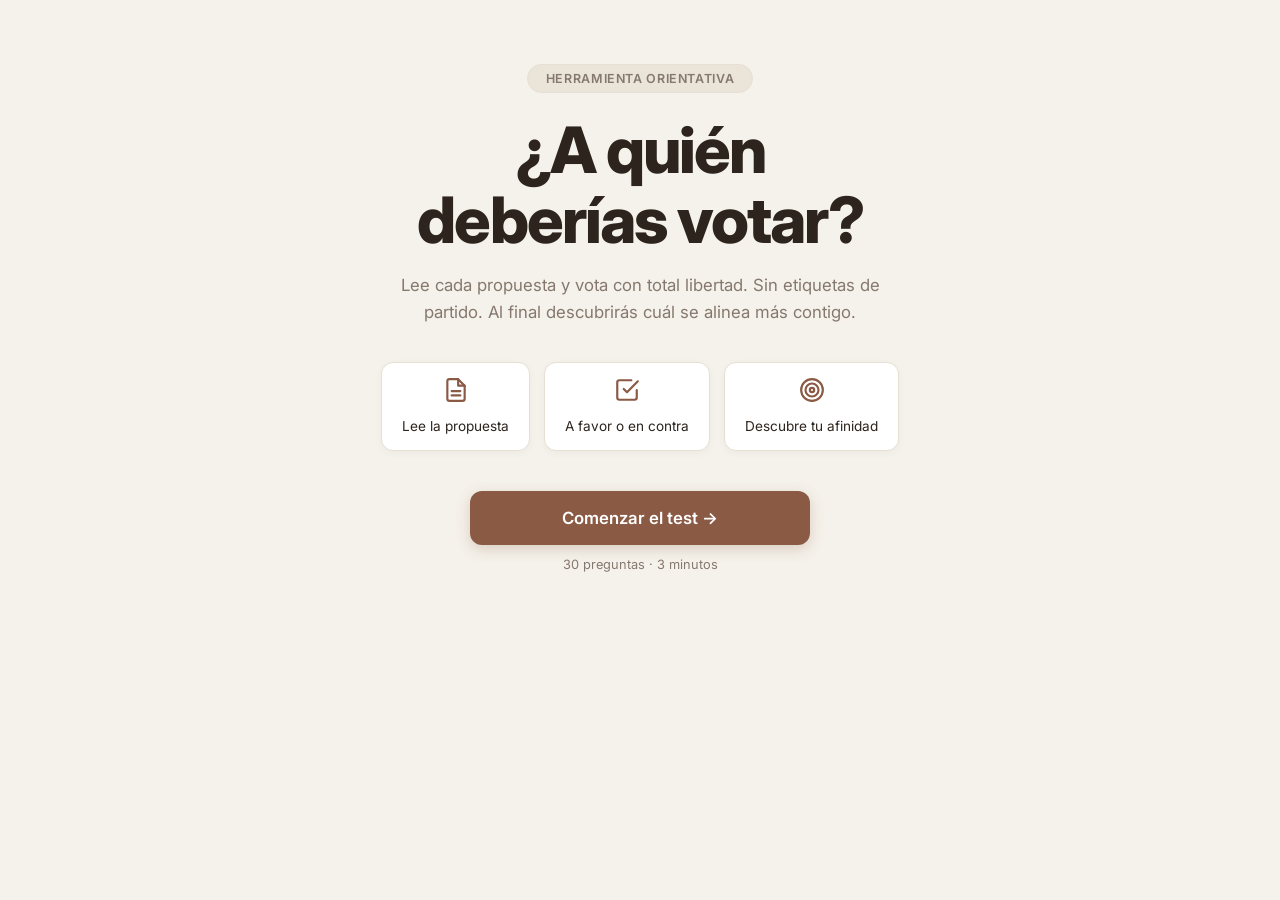
==== index.html @ f99576d9 "Add files via upload" ====
<!DOCTYPE html>
<html lang="es">
<head>
  <meta charset="UTF-8"/>
  <meta name="viewport" content="width=device-width, initial-scale=1.0"/>
  <title>Vómetro España</title>
  <link href="https://fonts.googleapis.com/css2?family=Inter:wght@300;400;500;600;700;800;900&display=swap" rel="stylesheet"/>
  <link rel="stylesheet" href="styles.css"/>
</head>
<body>
<div class="bg-orbs">
  <div class="orb orb-1"></div>
  <div class="orb orb-2"></div>
  <div class="orb orb-3"></div>
</div>

<div class="hero" id="hero-section">
  <div class="hero-badge">Herramienta orientativa</div>
  <h1>¿A quién<br>deberías votar?</h1>
  <p>Lee cada propuesta y vota con total libertad. Sin etiquetas de partido. Al final descubrirás cuál se alinea más contigo.</p>
  
  <div class="how-it-works">
    <div class="how-step">
      <span class="step-icon">
        <svg viewBox="0 0 24 24" fill="none" stroke="currentColor" stroke-width="2" stroke-linecap="round" stroke-linejoin="round"><path d="M14 2H6a2 2 0 0 0-2 2v16a2 2 0 0 0 2 2h12a2 2 0 0 0 2-2V8z"></path><polyline points="14 2 14 8 20 8"></polyline><line x1="16" y1="13" x2="8" y2="13"></line><line x1="16" y1="17" x2="8" y2="17"></line></svg>
      </span>
      Lee la propuesta
    </div>
    <div class="how-step">
      <span class="step-icon">
        <svg viewBox="0 0 24 24" fill="none" stroke="currentColor" stroke-width="2" stroke-linecap="round" stroke-linejoin="round"><polyline points="9 11 12 14 22 4"></polyline><path d="M21 12v7a2 2 0 0 1-2 2H5a2 2 0 0 1-2-2V5a2 2 0 0 1 2-2h11"></path></svg>
      </span>
      A favor o en contra
    </div>
    <div class="how-step">
      <span class="step-icon">
        <svg viewBox="0 0 24 24" fill="none" stroke="currentColor" stroke-width="2" stroke-linecap="round" stroke-linejoin="round"><circle cx="12" cy="12" r="10"></circle><circle cx="12" cy="12" r="6"></circle><circle cx="12" cy="12" r="2"></circle></svg>
      </span>
      Descubre tu afinidad
    </div>
  </div>

  <button class="btn-start" onclick="startQuiz()">Comenzar el test →</button>
  <div class="start-sub">30 preguntas · 3 minutos</div>
</div>

<div class="wrap">
  
  <div id="step-quiz" class="hidden">
    <div class="card fade-in">
      <div class="progress-wrap">
        <div class="progress-track">
          <div class="progress-fill" id="pfill" style="width: 0%;"></div>
        </div>
        <div class="progress-label" id="plabel">1 / 30</div>
      </div>

      <div class="proposal-box">
        <div class="proposal-label">Propuesta sobre <span id="tchip" class="topic-chip">Tema</span></div>
        <div class="proposal-text" id="qtext">Cargando propuesta...</div>
      </div>

      <div class="vote-grid">
        <button class="vote-btn agree" id="btn-agree" onclick="pick(0)">
          <span class="v-icon">
            <svg viewBox="0 0 24 24" fill="none" stroke="currentColor" stroke-width="2.5" stroke-linecap="round" stroke-linejoin="round"><polyline points="20 6 9 17 4 12"></polyline></svg>
          </span>
          <span class="v-label">A favor</span>
          <span class="v-sub">Lo apoyo</span>
        </button>
        <button class="vote-btn against" id="btn-against" onclick="pick(1)">
          <span class="v-icon">
            <svg viewBox="0 0 24 24" fill="none" stroke="currentColor" stroke-width="2.5" stroke-linecap="round" stroke-linejoin="round"><line x1="18" y1="6" x2="6" y2="18"></line><line x1="6" y1="6" x2="18" y2="18"></line></svg>
          </span>
          <span class="v-label">En contra</span>
          <span class="v-sub">Me opongo</span>
        </button>
        <button class="vote-btn abstain" id="btn-abstain" onclick="pick(2)">
          <span class="v-icon">
            <svg viewBox="0 0 24 24" fill="none" stroke="currentColor" stroke-width="2.5" stroke-linecap="round" stroke-linejoin="round"><line x1="5" y1="12" x2="19" y2="12"></line></svg>
          </span>
          <span class="v-label">Abstención</span>
          <span class="v-sub">Neutral</span>
        </button>
      </div>

      <div class="nav">
        <button class="btn-prev" id="bprev" style="display: none;">← Atrás</button>
        <button class="btn-next" id="bnext" disabled>Siguiente →</button>
      </div>
    </div>
  </div>

  <div id="step-results" class="hidden">
    <div class="card fade-in">
      <div class="results-header">
        <div class="badge">
          <svg style="width: 14px; height: 14px; vertical-align: middle; margin-right: 4px;" viewBox="0 0 24 24" fill="none" stroke="currentColor" stroke-width="2" stroke-linecap="round" stroke-linejoin="round"><path d="M22 11.08V12a10 10 0 1 1-5.93-9.14"></path><polyline points="22 4 12 14.01 9 11.01"></polyline></svg>
          Cuestionario completado
        </div>
        <h2>Tu perfil político</h2>
      </div>
      
      <div class="results-list" id="rlist"></div>
      
      <hr class="section-divider"/>
      <p class="disclaimer">
        Esta herramienta es orientativa y se basa en los programas electorales y posiciones públicas verificadas de los partidos (2020–2026).
      </p>
      <button class="btn-restart" onclick="restart()">↻ Repetir test</button>
    </div>
  </div>

</div>

<script src="app.js"></script>
</body>
</html>
---- styles.css ----
:root {
  /* Colores oficiales de los partidos */
  --psoe: #E4003A; --sumar: #E05A00; --pp: #0056A2; --vox: #63BE21;
  
  /* Paleta Moderna: Tierra / Beige / Marrón */
  --bg: #F5F2EB;       
  --card: #FFFFFF;     
  --border: #E6DFD3;   
  --text: #2D241E;     
  --muted: #85786E;    
  --accent: #8A5A44;   
  --accent-hover: #734A36; 
}

* { box-sizing: border-box; margin: 0; padding: 0; }

body {
  font-family: 'Inter', sans-serif;
  background: var(--bg);
  color: var(--text);
  min-height: 100vh;
  overflow-x: hidden;
  -webkit-font-smoothing: antialiased;
}

/* ── FONDO ── */
.bg-orbs { display: none; } /* Ocultamos los orbes de fondo */

/* ── HERO ── */
.hero { position: relative; z-index: 1; text-align: center; padding: 64px 20px 40px; }
.hero-badge {
  display: inline-block;
  background: #EBE5D9;
  border: 1px solid var(--border);
  border-radius: 100px;
  padding: 6px 18px;
  font-size: 0.78rem; font-weight: 600;
  letter-spacing: 0.05em; color: var(--muted);
  text-transform: uppercase; margin-bottom: 22px;
}
.hero h1 {
  font-size: clamp(2.2rem, 6vw, 4rem);
  font-weight: 800; line-height: 1.1; letter-spacing: -0.03em;
  color: var(--text);
  margin-bottom: 16px;
}
.hero p { font-size: 1.05rem; color: var(--muted); max-width: 480px; margin: 0 auto 36px; line-height: 1.6; }

.how-it-works { display: flex; gap: 14px; justify-content: center; flex-wrap: wrap; margin-bottom: 40px; }
.how-step {
  background: var(--card); border: 1px solid var(--border);
  border-radius: 12px; padding: 14px 20px;
  font-size: 0.85rem; color: var(--text);
  max-width: 180px; text-align: center; line-height: 1.5;
  box-shadow: 0 2px 8px rgba(45, 36, 30, 0.04);
}

/* Iconos del Hero (SVGs) */
.step-icon { 
  display: block; 
  margin: 0 auto 8px; 
  color: var(--accent); 
}
.step-icon svg { width: 26px; height: 26px; }

.btn-start {
  display: block; width: 100%; max-width: 340px; margin: 0 auto;
  background: var(--accent);
  border: none; border-radius: 12px; padding: 17px;
  font-family: inherit; font-size: 1.05rem; font-weight: 600; color: white;
  cursor: pointer; box-shadow: 0 4px 14px rgba(138, 90, 68, 0.25); 
  transition: all 0.2s;
}
.btn-start:hover { background: var(--accent-hover); transform: translateY(-1px); }
.start-sub { text-align: center; color: var(--muted); font-size: 0.8rem; margin-top: 12px; }

/* ── WRAP ── */
.wrap { position: relative; z-index: 1; max-width: 720px; margin: 0 auto; padding: 0 20px 80px; }

/* ── CARD ── */
.card {
  background: var(--card); 
  border: 1px solid var(--border);
  border-radius: 16px; padding: 32px;
  box-shadow: 0 12px 30px -5px rgba(45, 36, 30, 0.06), 0 8px 10px -6px rgba(45, 36, 30, 0.02);
}

/* ── PROGRESS ── */
.progress-wrap { display: flex; align-items: center; gap: 14px; margin-bottom: 28px; }
.progress-track { flex: 1; height: 6px; background: #EBE5D9; border-radius: 10px; overflow: hidden; }
.progress-fill {
  height: 100%;
  background: var(--accent);
  border-radius: 10px;
  transition: width 0.5s ease;
}
.progress-label { font-size: 0.85rem; color: var(--muted); font-weight: 600; white-space: nowrap; min-width: 60px; text-align: right; }

/* ── PROPUESTA ── */
.topic-chip {
  display: inline-block; background: #EBE5D9; border: 1px solid var(--border);
  color: var(--muted); border-radius: 6px; padding: 4px 12px;
  font-size: 0.74rem; font-weight: 600; letter-spacing: 0.05em;
  text-transform: uppercase; margin-bottom: 14px;
}
.proposal-label { font-size: 0.72rem; font-weight: 700; color: var(--muted); text-transform: uppercase; letter-spacing: 0.1em; margin-bottom: 8px; }
.proposal-box { background: #FAF8F4; border: 1px solid var(--border); border-radius: 12px; padding: 18px 20px; margin-bottom: 26px; }
.proposal-text { font-size: 1.15rem; font-weight: 600; line-height: 1.5; color: var(--text); }

/* ── BOTONES DE VOTO ── */
.vote-grid { display: grid; grid-template-columns: repeat(3, 1fr); gap: 12px; }
.vote-btn {
  background: #FAF8F4; border: 2px solid var(--border); border-radius: 12px;
  padding: 20px 10px; text-align: center; font-family: inherit;
  cursor: pointer; transition: all 0.2s ease;
  display: flex; flex-direction: column; align-items: center; gap: 8px;
  color: var(--text);
}
.vote-btn:hover { border-color: #D4C9B8; background: #F5F2EB; }
.vote-btn:active { transform: scale(0.98); }

/* Animación de iconos de voto */
.v-icon { 
  display: flex; align-items: center; justify-content: center;
  margin-bottom: 4px; color: var(--muted); transition: all 0.2s ease;
}
.v-icon svg {
  width: 28px; height: 28px;
  transition: transform 0.2s cubic-bezier(0.34, 1.56, 0.64, 1);
}
.vote-btn:hover .v-icon svg { transform: scale(1.15); }

.v-label { font-size: 0.9rem; font-weight: 600; }
.v-sub   { font-size: 0.75rem; color: var(--muted); }

/* Estados de selección (Colores cálidos) */
.vote-btn.agree.selected { border-color: #4CAF50; background: #F2FBF3; }
.vote-btn.agree.selected .v-icon, .vote-btn.agree.selected .v-label { color: #2E7D32; }

.vote-btn.against.selected { border-color: #E53935; background: #FEF4F4; }
.vote-btn.against.selected .v-icon, .vote-btn.against.selected .v-label { color: #C62828; }

.vote-btn.abstain.selected { border-color: #FB8C00; background: #FFF8F0; }
.vote-btn.abstain.selected .v-icon, .vote-btn.abstain.selected .v-label { color: #E65100; }

/* ── NAVEGACIÓN ── */
.nav { display: flex; gap: 12px; margin-top: 24px; }
.btn-prev {
  background: #FAF8F4; border: 1px solid var(--border); border-radius: 10px;
  padding: 13px 20px; font-family: inherit; font-size: 0.9rem;
  font-weight: 600; color: var(--muted); cursor: pointer; transition: all 0.2s;
}
.btn-prev:hover { background: #EBE5D9; color: var(--text); }
.btn-next {
  flex: 1; background: var(--accent);
  border: none; border-radius: 10px; padding: 14px; font-family: inherit;
  font-size: 0.97rem; font-weight: 600; color: white; cursor: pointer;
  transition: all 0.2s; box-shadow: 0 4px 12px rgba(138, 90, 68, 0.2);
}
.btn-next:hover:not(:disabled) { transform: translateY(-1px); background: var(--accent-hover); }
.btn-next:disabled { opacity: 0.4; cursor: not-allowed; transform: none; box-shadow: none; background: var(--muted); }

/* ── RESULTADOS ── */
.results-header { text-align: center; margin-bottom: 32px; }
.results-header .badge {
  display: inline-block; background: #EBE5D9;
  border: 1px solid var(--border); border-radius: 100px; padding: 5px 16px;
  font-size: 0.75rem; font-weight: 600; color: var(--muted);
  letter-spacing: 0.05em; text-transform: uppercase; margin-bottom: 12px;
}
.results-header h2 {
  font-size: 1.8rem; font-weight: 800; letter-spacing: -0.02em; color: var(--text);
}
.results-list { display: grid; gap: 12px; }

.result-row {
  display: flex; align-items: center; gap: 16px;
  background: #FAF8F4; border: 1px solid var(--border);
  border-radius: 12px; padding: 16px 20px;
  transition: border-color 0.3s; position: relative; overflow: hidden;
}
.result-row.top { border-width: 2px; background: #FFFFFF; box-shadow: 0 4px 14px rgba(45, 36, 30, 0.05); }

/* Contenedor adaptado para tus imágenes locales */
.result-logo-big {
  min-width: 44px; width: 44px; height: 44px;
  background: #FFFFFF; border: 1px solid var(--border); border-radius: 10px;
  display: flex; align-items: center; justify-content: center;
  padding: 6px; overflow: hidden;
}
.result-logo-big img {
  width: 100%; height: 100%; object-fit: contain;
}

.result-info { flex: 1; min-width: 0; }
.result-name-row { display: flex; align-items: center; gap: 8px; margin-bottom: 8px; }
.r-name { font-weight: 700; font-size: 1rem; color: var(--text); }
.top-badge {
  background: #F4E8D6; color: #8A5A44; border: 1px solid #E6D2B5;
  border-radius: 6px; padding: 3px 8px; font-size: 0.65rem;
  font-weight: 700; text-transform: uppercase;
}

.result-bar-bg { height: 8px; background: #EBE5D9; border-radius: 10px; overflow: hidden; }
.result-bar-fill { height: 100%; border-radius: 10px; transition: width 1.2s ease-out; }
.result-pct { font-size: 1.15rem; font-weight: 800; min-width: 52px; text-align: right; letter-spacing: -0.02em; color: var(--text); }

.disclaimer { font-size: 0.8rem; color: var(--muted); text-align: center; margin-top: 22px; line-height: 1.6; }
.btn-restart {
  width: 100%; background: #FAF8F4; border: 1px solid var(--border);
  border-radius: 12px; padding: 14px; font-family: inherit;
  font-size: 0.95rem; font-weight: 600; color: var(--text);
  cursor: pointer; margin-top: 18px; transition: all 0.2s;
}
.btn-restart:hover { background: #EBE5D9; }
.section-divider { border: none; border-top: 1px solid var(--border); margin: 24px 0; }

/* ── UTILS ── */
.hidden { display: none !important; }
.fade-in { animation: fadeUp 0.4s ease-out both; }
@keyframes fadeUp {
  from { opacity: 0; transform: translateY(12px); }
  to   { opacity: 1; transform: translateY(0); }
}

@media (max-width: 480px) {
  .vote-grid { grid-template-columns: 1fr; }
  .how-it-works { flex-direction: column; align-items: center; }
}
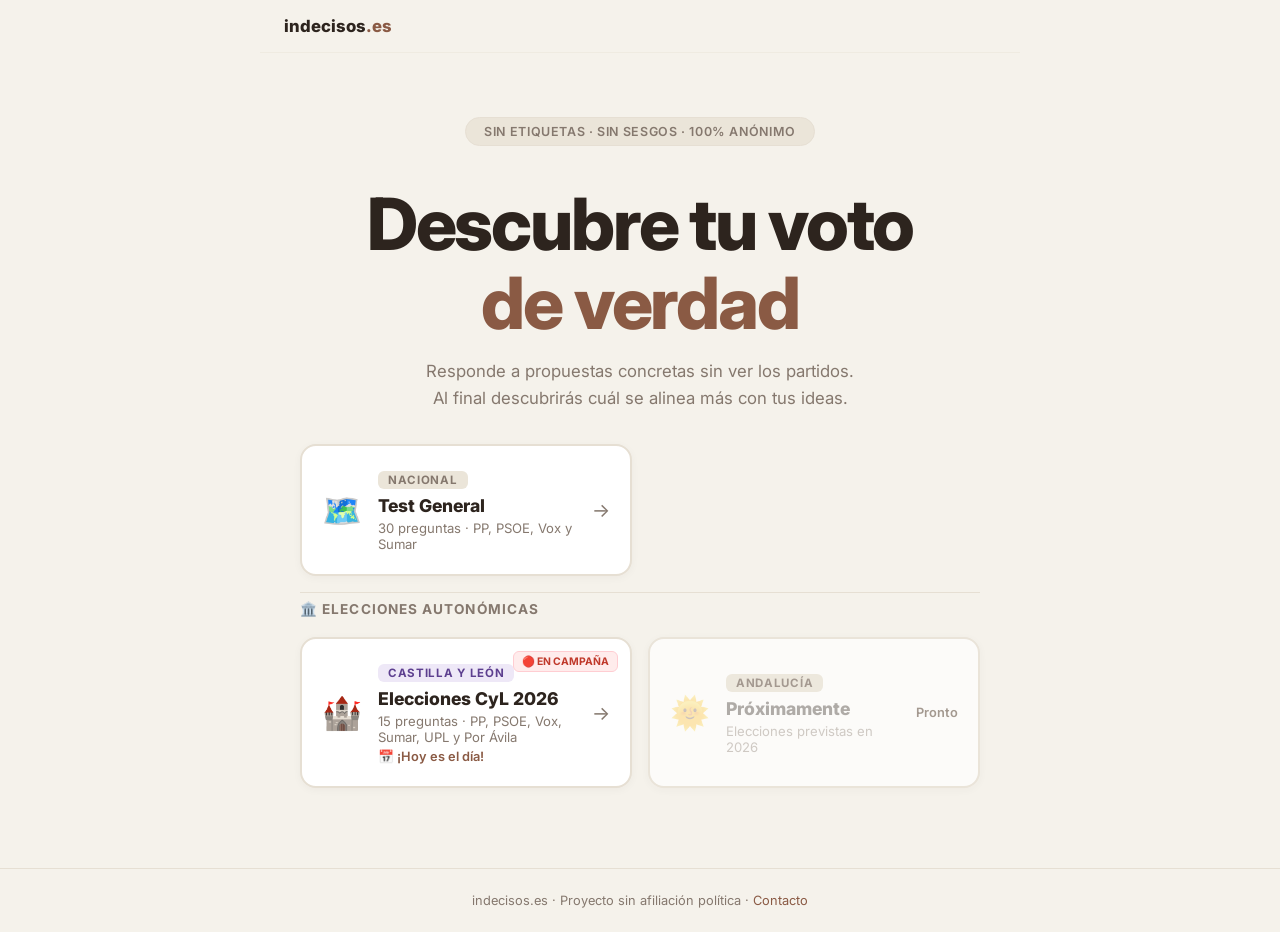
==== commit 0a74f73a: "Add files via upload" ====
--- a/index.html
+++ b/index.html
@@ -1,118 +1,80 @@
-<!DOCTYPE html>
-<html lang="es">
-<head>
-  <meta charset="UTF-8"/>
-  <meta name="viewport" content="width=device-width, initial-scale=1.0"/>
-  <title>Vómetro España</title>
-  <link href="https://fonts.googleapis.com/css2?family=Inter:wght@300;400;500;600;700;800;900&display=swap" rel="stylesheet"/>
-  <link rel="stylesheet" href="styles.css"/>
-</head>
-<body>
-<div class="bg-orbs">
-  <div class="orb orb-1"></div>
-  <div class="orb orb-2"></div>
-  <div class="orb orb-3"></div>
-</div>
-
-<div class="hero" id="hero-section">
-  <div class="hero-badge">Herramienta orientativa</div>
-  <h1>¿A quién<br>deberías votar?</h1>
-  <p>Lee cada propuesta y vota con total libertad. Sin etiquetas de partido. Al final descubrirás cuál se alinea más contigo.</p>
-  
-  <div class="how-it-works">
-    <div class="how-step">
-      <span class="step-icon">
-        <svg viewBox="0 0 24 24" fill="none" stroke="currentColor" stroke-width="2" stroke-linecap="round" stroke-linejoin="round"><path d="M14 2H6a2 2 0 0 0-2 2v16a2 2 0 0 0 2 2h12a2 2 0 0 0 2-2V8z"></path><polyline points="14 2 14 8 20 8"></polyline><line x1="16" y1="13" x2="8" y2="13"></line><line x1="16" y1="17" x2="8" y2="17"></line></svg>
-      </span>
-      Lee la propuesta
-    </div>
-    <div class="how-step">
-      <span class="step-icon">
-        <svg viewBox="0 0 24 24" fill="none" stroke="currentColor" stroke-width="2" stroke-linecap="round" stroke-linejoin="round"><polyline points="9 11 12 14 22 4"></polyline><path d="M21 12v7a2 2 0 0 1-2 2H5a2 2 0 0 1-2-2V5a2 2 0 0 1 2-2h11"></path></svg>
-      </span>
-      A favor o en contra
-    </div>
-    <div class="how-step">
-      <span class="step-icon">
-        <svg viewBox="0 0 24 24" fill="none" stroke="currentColor" stroke-width="2" stroke-linecap="round" stroke-linejoin="round"><circle cx="12" cy="12" r="10"></circle><circle cx="12" cy="12" r="6"></circle><circle cx="12" cy="12" r="2"></circle></svg>
-      </span>
-      Descubre tu afinidad
-    </div>
-  </div>
-
-  <button class="btn-start" onclick="startQuiz()">Comenzar el test →</button>
-  <div class="start-sub">30 preguntas · 3 minutos</div>
-</div>
-
-<div class="wrap">
-  
-  <div id="step-quiz" class="hidden">
-    <div class="card fade-in">
-      <div class="progress-wrap">
-        <div class="progress-track">
-          <div class="progress-fill" id="pfill" style="width: 0%;"></div>
-        </div>
-        <div class="progress-label" id="plabel">1 / 30</div>
-      </div>
-
-      <div class="proposal-box">
-        <div class="proposal-label">Propuesta sobre <span id="tchip" class="topic-chip">Tema</span></div>
-        <div class="proposal-text" id="qtext">Cargando propuesta...</div>
-      </div>
-
-      <div class="vote-grid">
-        <button class="vote-btn agree" id="btn-agree" onclick="pick(0)">
-          <span class="v-icon">
-            <svg viewBox="0 0 24 24" fill="none" stroke="currentColor" stroke-width="2.5" stroke-linecap="round" stroke-linejoin="round"><polyline points="20 6 9 17 4 12"></polyline></svg>
-          </span>
-          <span class="v-label">A favor</span>
-          <span class="v-sub">Lo apoyo</span>
-        </button>
-        <button class="vote-btn against" id="btn-against" onclick="pick(1)">
-          <span class="v-icon">
-            <svg viewBox="0 0 24 24" fill="none" stroke="currentColor" stroke-width="2.5" stroke-linecap="round" stroke-linejoin="round"><line x1="18" y1="6" x2="6" y2="18"></line><line x1="6" y1="6" x2="18" y2="18"></line></svg>
-          </span>
-          <span class="v-label">En contra</span>
-          <span class="v-sub">Me opongo</span>
-        </button>
-        <button class="vote-btn abstain" id="btn-abstain" onclick="pick(2)">
-          <span class="v-icon">
-            <svg viewBox="0 0 24 24" fill="none" stroke="currentColor" stroke-width="2.5" stroke-linecap="round" stroke-linejoin="round"><line x1="5" y1="12" x2="19" y2="12"></line></svg>
-          </span>
-          <span class="v-label">Abstención</span>
-          <span class="v-sub">Neutral</span>
-        </button>
-      </div>
-
-      <div class="nav">
-        <button class="btn-prev" id="bprev" style="display: none;">← Atrás</button>
-        <button class="btn-next" id="bnext" disabled>Siguiente →</button>
-      </div>
-    </div>
-  </div>
-
-  <div id="step-results" class="hidden">
-    <div class="card fade-in">
-      <div class="results-header">
-        <div class="badge">
-          <svg style="width: 14px; height: 14px; vertical-align: middle; margin-right: 4px;" viewBox="0 0 24 24" fill="none" stroke="currentColor" stroke-width="2" stroke-linecap="round" stroke-linejoin="round"><path d="M22 11.08V12a10 10 0 1 1-5.93-9.14"></path><polyline points="22 4 12 14.01 9 11.01"></polyline></svg>
-          Cuestionario completado
-        </div>
-        <h2>Tu perfil político</h2>
-      </div>
-      
-      <div class="results-list" id="rlist"></div>
-      
-      <hr class="section-divider"/>
-      <p class="disclaimer">
-        Esta herramienta es orientativa y se basa en los programas electorales y posiciones públicas verificadas de los partidos (2020–2026).
-      </p>
-      <button class="btn-restart" onclick="restart()">↻ Repetir test</button>
-    </div>
-  </div>
-
-</div>
-
-<script src="app.js"></script>
-</body>
+<!DOCTYPE html>
+<html lang="es">
+<head>
+  <meta charset="UTF-8">
+  <meta name="viewport" content="width=device-width, initial-scale=1.0">
+  <title>indecisos.es — Orienta tu voto sin etiquetas</title>
+  <link rel="preconnect" href="https://fonts.googleapis.com">
+  <link href="https://fonts.googleapis.com/css2?family=Inter:wght@400;600;700;800&display=swap" rel="stylesheet">
+  <link rel="stylesheet" href="styles.css">
+</head>
+<body>
+
+<nav class="site-nav">
+  <a href="/" class="nav-logo">indecisos<span>.es</span></a>
+</nav>
+
+<section class="landing-hero">
+  <span class="hero-badge">Sin etiquetas · Sin sesgos · 100% anónimo</span>
+  <h1>Descubre tu voto<br><em>de verdad</em></h1>
+  <p>Responde a propuestas concretas sin ver los partidos.<br>Al final descubrirás cuál se alinea más con tus ideas.</p>
+</section>
+
+<main class="landing-grid wrap">
+
+<a href="generales/index.html" class="landing-card landing-card--nacional">
+    <div class="lc-icon">🗺️</div>
+    <div class="lc-body">
+      <span class="lc-tag">Nacional</span>
+      <h2 class="lc-title">Test General</h2>
+      <p class="lc-desc">30 preguntas · PP, PSOE, Vox y Sumar</p>
+    </div>
+    <span class="lc-arrow">→</span>
+  </a>
+
+  <div class="landing-section-title">
+    <span>🏛️ Elecciones autonómicas</span>
+  </div>
+
+<a href="cyl/index.html" class="landing-card landing-card--cyl">
+    <div class="lc-urgente-badge">🔴 EN CAMPAÑA</div>
+    <div class="lc-icon">🏰</div>
+    <div class="lc-body">
+      <span class="lc-tag lc-tag--cyl">Castilla y León</span>
+      <h2 class="lc-title">Elecciones CyL 2026</h2>
+      <p class="lc-desc">15 preguntas · PP, PSOE, Vox, Sumar, UPL y Por Ávila</p>
+      <p class="lc-date" id="cyl-countdown">📅 15 de marzo de 2026</p>
+    </div>
+    <span class="lc-arrow">→</span>
+  </a>
+
+  <div class="landing-card landing-card--soon">
+    <div class="lc-icon" style="opacity:0.4">🌞</div>
+    <div class="lc-body">
+      <span class="lc-tag">Andalucía</span>
+      <h2 class="lc-title" style="opacity:0.5">Próximamente</h2>
+      <p class="lc-desc" style="opacity:0.5">Elecciones previstas en 2026</p>
+    </div>
+    <span class="lc-coming">Pronto</span>
+  </div>
+
+</main>
+
+<footer class="site-footer">
+  <p>indecisos.es · Proyecto sin afiliación política · <a href="mailto:hola@indecisos.es">Contacto</a></p>
+</footer>
+
+<script>
+  const target = new Date('2026-03-15T08:00:00');
+  const el = document.getElementById('cyl-countdown');
+  function tick() {
+    const diff = target - new Date();
+    if (diff <= 0) { el.textContent = '📅 ¡Hoy es el día!'; return; }
+    const d = Math.floor(diff / 86400000);
+    const h = Math.floor((diff % 86400000) / 3600000);
+    el.textContent = d > 0 ? `⏳ Faltan ${d} días y ${h}h` : `⏳ Faltan ${h} horas`;
+  }
+  tick(); setInterval(tick, 60000);
+</script>
+</body>
 </html>
--- a/styles.css
+++ b/styles.css
@@ -1,229 +1,302 @@
-:root {
-  /* Colores oficiales de los partidos */
-  --psoe: #E4003A; --sumar: #E05A00; --pp: #0056A2; --vox: #63BE21;
-  
-  /* Paleta Moderna: Tierra / Beige / Marrón */
-  --bg: #F5F2EB;       
-  --card: #FFFFFF;     
-  --border: #E6DFD3;   
-  --text: #2D241E;     
-  --muted: #85786E;    
-  --accent: #8A5A44;   
-  --accent-hover: #734A36; 
-}
-
-* { box-sizing: border-box; margin: 0; padding: 0; }
-
-body {
-  font-family: 'Inter', sans-serif;
-  background: var(--bg);
-  color: var(--text);
-  min-height: 100vh;
-  overflow-x: hidden;
-  -webkit-font-smoothing: antialiased;
-}
-
-/* ── FONDO ── */
-.bg-orbs { display: none; } /* Ocultamos los orbes de fondo */
-
-/* ── HERO ── */
-.hero { position: relative; z-index: 1; text-align: center; padding: 64px 20px 40px; }
-.hero-badge {
-  display: inline-block;
-  background: #EBE5D9;
-  border: 1px solid var(--border);
-  border-radius: 100px;
-  padding: 6px 18px;
-  font-size: 0.78rem; font-weight: 600;
-  letter-spacing: 0.05em; color: var(--muted);
-  text-transform: uppercase; margin-bottom: 22px;
-}
-.hero h1 {
-  font-size: clamp(2.2rem, 6vw, 4rem);
-  font-weight: 800; line-height: 1.1; letter-spacing: -0.03em;
-  color: var(--text);
-  margin-bottom: 16px;
-}
-.hero p { font-size: 1.05rem; color: var(--muted); max-width: 480px; margin: 0 auto 36px; line-height: 1.6; }
-
-.how-it-works { display: flex; gap: 14px; justify-content: center; flex-wrap: wrap; margin-bottom: 40px; }
-.how-step {
-  background: var(--card); border: 1px solid var(--border);
-  border-radius: 12px; padding: 14px 20px;
-  font-size: 0.85rem; color: var(--text);
-  max-width: 180px; text-align: center; line-height: 1.5;
-  box-shadow: 0 2px 8px rgba(45, 36, 30, 0.04);
-}
-
-/* Iconos del Hero (SVGs) */
-.step-icon { 
-  display: block; 
-  margin: 0 auto 8px; 
-  color: var(--accent); 
-}
-.step-icon svg { width: 26px; height: 26px; }
-
-.btn-start {
-  display: block; width: 100%; max-width: 340px; margin: 0 auto;
-  background: var(--accent);
-  border: none; border-radius: 12px; padding: 17px;
-  font-family: inherit; font-size: 1.05rem; font-weight: 600; color: white;
-  cursor: pointer; box-shadow: 0 4px 14px rgba(138, 90, 68, 0.25); 
-  transition: all 0.2s;
-}
-.btn-start:hover { background: var(--accent-hover); transform: translateY(-1px); }
-.start-sub { text-align: center; color: var(--muted); font-size: 0.8rem; margin-top: 12px; }
-
-/* ── WRAP ── */
-.wrap { position: relative; z-index: 1; max-width: 720px; margin: 0 auto; padding: 0 20px 80px; }
-
-/* ── CARD ── */
-.card {
-  background: var(--card); 
-  border: 1px solid var(--border);
-  border-radius: 16px; padding: 32px;
-  box-shadow: 0 12px 30px -5px rgba(45, 36, 30, 0.06), 0 8px 10px -6px rgba(45, 36, 30, 0.02);
-}
-
-/* ── PROGRESS ── */
-.progress-wrap { display: flex; align-items: center; gap: 14px; margin-bottom: 28px; }
-.progress-track { flex: 1; height: 6px; background: #EBE5D9; border-radius: 10px; overflow: hidden; }
-.progress-fill {
-  height: 100%;
-  background: var(--accent);
-  border-radius: 10px;
-  transition: width 0.5s ease;
-}
-.progress-label { font-size: 0.85rem; color: var(--muted); font-weight: 600; white-space: nowrap; min-width: 60px; text-align: right; }
-
-/* ── PROPUESTA ── */
-.topic-chip {
-  display: inline-block; background: #EBE5D9; border: 1px solid var(--border);
-  color: var(--muted); border-radius: 6px; padding: 4px 12px;
-  font-size: 0.74rem; font-weight: 600; letter-spacing: 0.05em;
-  text-transform: uppercase; margin-bottom: 14px;
-}
-.proposal-label { font-size: 0.72rem; font-weight: 700; color: var(--muted); text-transform: uppercase; letter-spacing: 0.1em; margin-bottom: 8px; }
-.proposal-box { background: #FAF8F4; border: 1px solid var(--border); border-radius: 12px; padding: 18px 20px; margin-bottom: 26px; }
-.proposal-text { font-size: 1.15rem; font-weight: 600; line-height: 1.5; color: var(--text); }
-
-/* ── BOTONES DE VOTO ── */
-.vote-grid { display: grid; grid-template-columns: repeat(3, 1fr); gap: 12px; }
-.vote-btn {
-  background: #FAF8F4; border: 2px solid var(--border); border-radius: 12px;
-  padding: 20px 10px; text-align: center; font-family: inherit;
-  cursor: pointer; transition: all 0.2s ease;
-  display: flex; flex-direction: column; align-items: center; gap: 8px;
-  color: var(--text);
-}
-.vote-btn:hover { border-color: #D4C9B8; background: #F5F2EB; }
-.vote-btn:active { transform: scale(0.98); }
-
-/* Animación de iconos de voto */
-.v-icon { 
-  display: flex; align-items: center; justify-content: center;
-  margin-bottom: 4px; color: var(--muted); transition: all 0.2s ease;
-}
-.v-icon svg {
-  width: 28px; height: 28px;
-  transition: transform 0.2s cubic-bezier(0.34, 1.56, 0.64, 1);
-}
-.vote-btn:hover .v-icon svg { transform: scale(1.15); }
-
-.v-label { font-size: 0.9rem; font-weight: 600; }
-.v-sub   { font-size: 0.75rem; color: var(--muted); }
-
-/* Estados de selección (Colores cálidos) */
-.vote-btn.agree.selected { border-color: #4CAF50; background: #F2FBF3; }
-.vote-btn.agree.selected .v-icon, .vote-btn.agree.selected .v-label { color: #2E7D32; }
-
-.vote-btn.against.selected { border-color: #E53935; background: #FEF4F4; }
-.vote-btn.against.selected .v-icon, .vote-btn.against.selected .v-label { color: #C62828; }
-
-.vote-btn.abstain.selected { border-color: #FB8C00; background: #FFF8F0; }
-.vote-btn.abstain.selected .v-icon, .vote-btn.abstain.selected .v-label { color: #E65100; }
-
-/* ── NAVEGACIÓN ── */
-.nav { display: flex; gap: 12px; margin-top: 24px; }
-.btn-prev {
-  background: #FAF8F4; border: 1px solid var(--border); border-radius: 10px;
-  padding: 13px 20px; font-family: inherit; font-size: 0.9rem;
-  font-weight: 600; color: var(--muted); cursor: pointer; transition: all 0.2s;
-}
-.btn-prev:hover { background: #EBE5D9; color: var(--text); }
-.btn-next {
-  flex: 1; background: var(--accent);
-  border: none; border-radius: 10px; padding: 14px; font-family: inherit;
-  font-size: 0.97rem; font-weight: 600; color: white; cursor: pointer;
-  transition: all 0.2s; box-shadow: 0 4px 12px rgba(138, 90, 68, 0.2);
-}
-.btn-next:hover:not(:disabled) { transform: translateY(-1px); background: var(--accent-hover); }
-.btn-next:disabled { opacity: 0.4; cursor: not-allowed; transform: none; box-shadow: none; background: var(--muted); }
-
-/* ── RESULTADOS ── */
-.results-header { text-align: center; margin-bottom: 32px; }
-.results-header .badge {
-  display: inline-block; background: #EBE5D9;
-  border: 1px solid var(--border); border-radius: 100px; padding: 5px 16px;
-  font-size: 0.75rem; font-weight: 600; color: var(--muted);
-  letter-spacing: 0.05em; text-transform: uppercase; margin-bottom: 12px;
-}
-.results-header h2 {
-  font-size: 1.8rem; font-weight: 800; letter-spacing: -0.02em; color: var(--text);
-}
-.results-list { display: grid; gap: 12px; }
-
-.result-row {
-  display: flex; align-items: center; gap: 16px;
-  background: #FAF8F4; border: 1px solid var(--border);
-  border-radius: 12px; padding: 16px 20px;
-  transition: border-color 0.3s; position: relative; overflow: hidden;
-}
-.result-row.top { border-width: 2px; background: #FFFFFF; box-shadow: 0 4px 14px rgba(45, 36, 30, 0.05); }
-
-/* Contenedor adaptado para tus imágenes locales */
-.result-logo-big {
-  min-width: 44px; width: 44px; height: 44px;
-  background: #FFFFFF; border: 1px solid var(--border); border-radius: 10px;
-  display: flex; align-items: center; justify-content: center;
-  padding: 6px; overflow: hidden;
-}
-.result-logo-big img {
-  width: 100%; height: 100%; object-fit: contain;
-}
-
-.result-info { flex: 1; min-width: 0; }
-.result-name-row { display: flex; align-items: center; gap: 8px; margin-bottom: 8px; }
-.r-name { font-weight: 700; font-size: 1rem; color: var(--text); }
-.top-badge {
-  background: #F4E8D6; color: #8A5A44; border: 1px solid #E6D2B5;
-  border-radius: 6px; padding: 3px 8px; font-size: 0.65rem;
-  font-weight: 700; text-transform: uppercase;
-}
-
-.result-bar-bg { height: 8px; background: #EBE5D9; border-radius: 10px; overflow: hidden; }
-.result-bar-fill { height: 100%; border-radius: 10px; transition: width 1.2s ease-out; }
-.result-pct { font-size: 1.15rem; font-weight: 800; min-width: 52px; text-align: right; letter-spacing: -0.02em; color: var(--text); }
-
-.disclaimer { font-size: 0.8rem; color: var(--muted); text-align: center; margin-top: 22px; line-height: 1.6; }
-.btn-restart {
-  width: 100%; background: #FAF8F4; border: 1px solid var(--border);
-  border-radius: 12px; padding: 14px; font-family: inherit;
-  font-size: 0.95rem; font-weight: 600; color: var(--text);
-  cursor: pointer; margin-top: 18px; transition: all 0.2s;
-}
-.btn-restart:hover { background: #EBE5D9; }
-.section-divider { border: none; border-top: 1px solid var(--border); margin: 24px 0; }
-
-/* ── UTILS ── */
-.hidden { display: none !important; }
-.fade-in { animation: fadeUp 0.4s ease-out both; }
-@keyframes fadeUp {
-  from { opacity: 0; transform: translateY(12px); }
-  to   { opacity: 1; transform: translateY(0); }
-}
-
-@media (max-width: 480px) {
-  .vote-grid { grid-template-columns: 1fr; }
-  .how-it-works { flex-direction: column; align-items: center; }
-}+:root {
+  --psoe: #E4003A; --sumar: #E05A00; --pp: #0056A2; --vox: #63BE21;
+  --bg: #F5F2EB;
+  --card: #FFFFFF;
+  --border: #E6DFD3;
+  --text: #2D241E;
+  --muted: #85786E;
+  --accent: #8A5A44;
+  --accent-hover: #734A36;
+}
+
+* { box-sizing: border-box; margin: 0; padding: 0; }
+
+body {
+  font-family: 'Inter', sans-serif;
+  background: var(--bg);
+  color: var(--text);
+  min-height: 100vh;
+  overflow-x: hidden;
+  -webkit-font-smoothing: antialiased;
+}
+
+.site-nav {
+    display: flex;
+    align-items: center;
+    justify-content: space-between;
+    padding: 16px 24px;
+    max-width: 760px;
+    margin: 0 auto;
+    border-bottom: 1px solid rgba(230, 223, 211, 0.4);
+}
+.nav-logo { font-weight: 800; font-size: 1.05rem; color: var(--text); text-decoration: none; }
+.nav-logo span { color: var(--accent); }
+.nav-link { font-size: 0.88rem; font-weight: 600; color: var(--muted); text-decoration: none; }
+.nav-link:hover { color: var(--text); }
+
+/* ── LANDING HERO ── */
+.landing-hero { text-align: center; padding: 64px 20px 32px; }
+.landing-hero h1 {
+  font-size: clamp(2.4rem, 7vw, 4.5rem);
+  font-weight: 800; line-height: 1.1; letter-spacing: -0.03em; margin: 16px 0;
+}
+.landing-hero h1 em { font-style: normal; color: var(--accent); }
+.landing-hero p { font-size: 1.05rem; color: var(--muted); max-width: 460px; margin: 0 auto; line-height: 1.6; }
+
+/* ── GRID LANDING ── */
+.landing-grid { display: grid; grid-template-columns: 1fr; gap: 16px; padding-bottom: 80px; }
+@media (min-width: 560px) { .landing-grid { grid-template-columns: repeat(2, 1fr); } }
+
+/* ── CARDS LANDING ── */
+.landing-card {
+  position: relative; display: flex; align-items: center; gap: 16px;
+  background: var(--card); border: 2px solid var(--border);
+  border-radius: 16px; padding: 22px 20px;
+  text-decoration: none; color: var(--text);
+  transition: all 0.2s; box-shadow: 0 2px 8px rgba(45,36,30,0.04); overflow: hidden;
+}
+.landing-card:not(.landing-card--soon):hover {
+  transform: translateY(-2px); box-shadow: 0 8px 24px rgba(45,36,30,0.10);
+}
+.landing-card--cyl:hover      { border-color: #7B5EA7; }
+.landing-card--nacional:hover { border-color: var(--accent); }
+.landing-card--soon { cursor: default; opacity: 0.72; }
+
+.lc-urgente-badge {
+  position: absolute; top: 12px; right: 12px;
+  background: #FFECEC; color: #C0392B; border: 1px solid #FFCDD2;
+  border-radius: 6px; padding: 3px 8px; font-size: 0.65rem; font-weight: 700;
+  animation: pulse 1.8s ease-in-out infinite;
+}
+@keyframes pulse { 0%,100%{opacity:1} 50%{opacity:0.55} }
+
+.lc-icon   { font-size: 2rem; }
+.lc-body   { flex: 1; }
+.lc-tag    {
+  display: inline-block; background: #EBE5D9; color: var(--muted);
+  border-radius: 6px; padding: 2px 10px; font-size: 0.72rem; font-weight: 700;
+  text-transform: uppercase; letter-spacing: 0.06em; margin-bottom: 6px;
+}
+.lc-tag--cyl { background: #EEE8F7; color: #5D3F8F; }
+.lc-title  { font-size: 1.1rem; font-weight: 800; margin-bottom: 4px; }
+.lc-desc   { font-size: 0.82rem; color: var(--muted); }
+.lc-date   { font-size: 0.8rem; color: var(--accent); font-weight: 600; margin-top: 4px; }
+.lc-arrow  { font-size: 1.2rem; color: var(--muted); }
+.lc-coming { font-size: 0.8rem; font-weight: 600; color: var(--muted); white-space: nowrap; }
+
+.landing-section-title {
+  grid-column: 1 / -1; display: flex; align-items: center; justify-content: space-between;
+  padding: 8px 0 4px; font-size: 0.85rem; font-weight: 700; color: var(--muted);
+  text-transform: uppercase; letter-spacing: 0.08em; border-top: 1px solid var(--border);
+}
+
+/* ── FOOTER ── */
+.site-footer {
+  text-align: center; padding: 24px 20px;
+  border-top: 1px solid var(--border); font-size: 0.8rem; color: var(--muted);
+}
+.site-footer a { color: var(--accent); text-decoration: none; }
+.site-footer a:hover { text-decoration: underline; }
+
+/* ── HERO DEL TEST ── */
+.hero { position: relative; z-index: 1; text-align: center; padding: 64px 20px 40px; }
+.hero-badge {
+  display: inline-block; background: #EBE5D9; border: 1px solid var(--border);
+  border-radius: 100px; padding: 6px 18px;
+  font-size: 0.78rem; font-weight: 600; letter-spacing: 0.05em;
+  color: var(--muted); text-transform: uppercase; margin-bottom: 22px;
+}
+.hero h1 {
+  font-size: clamp(2.2rem, 6vw, 4rem);
+  font-weight: 800; line-height: 1.1; letter-spacing: -0.03em;
+  color: var(--text); margin-bottom: 16px;
+}
+.hero p { font-size: 1.05rem; color: var(--muted); max-width: 480px; margin: 0 auto 36px; line-height: 1.6; }
+
+.how-it-works { display: flex; gap: 14px; justify-content: center; flex-wrap: wrap; margin-bottom: 40px; }
+.how-step {
+  background: var(--card); border: 1px solid var(--border);
+  border-radius: 12px; padding: 14px 20px;
+  font-size: 0.85rem; color: var(--text);
+  max-width: 180px; text-align: center; line-height: 1.5;
+  box-shadow: 0 2px 8px rgba(45,36,30,0.04);
+}
+.step-icon { display: block; margin: 0 auto 8px; color: var(--accent); font-size: 1.6rem; }
+.step-icon svg { width: 26px; height: 26px; }
+
+.btn-start {
+  display: block; width: 100%; max-width: 340px; margin: 0 auto;
+  background: var(--accent); border: none; border-radius: 12px; padding: 17px;
+  font-family: inherit; font-size: 1.05rem; font-weight: 600; color: white;
+  cursor: pointer; box-shadow: 0 4px 14px rgba(138,90,68,0.25); transition: all 0.2s;
+}
+.btn-start:hover { background: var(--accent-hover); transform: translateY(-1px); }
+.start-sub { text-align: center; color: var(--muted); font-size: 0.8rem; margin-top: 12px; }
+
+/* ── WRAP ── */
+.wrap { position: relative; z-index: 1; max-width: 720px; margin: 0 auto; padding: 0 20px 80px; }
+
+/* ── CARD ── */
+.card {
+  background: var(--card); border: 1px solid var(--border);
+  border-radius: 16px; padding: 32px;
+  box-shadow: 0 12px 30px -5px rgba(45,36,30,0.06), 0 8px 10px -6px rgba(45,36,30,0.02);
+}
+
+/* ── PROGRESS ── */
+.progress-wrap { display: flex; align-items: center; gap: 14px; margin-bottom: 28px; }
+.progress-track { flex: 1; height: 6px; background: #EBE5D9; border-radius: 10px; overflow: hidden; }
+.progress-fill { height: 100%; background: var(--accent); border-radius: 10px; transition: width 0.5s ease; }
+.progress-label { font-size: 0.85rem; color: var(--muted); font-weight: 600; white-space: nowrap; min-width: 60px; text-align: right; }
+
+/* ── PROPUESTA ── */
+.topic-chip {
+  display: inline-block; background: #EBE5D9; border: 1px solid var(--border);
+  color: var(--muted); border-radius: 6px; padding: 4px 12px;
+  font-size: 0.74rem; font-weight: 600; letter-spacing: 0.05em;
+  text-transform: uppercase; margin-bottom: 14px;
+}
+.proposal-label { font-size: 0.72rem; font-weight: 700; color: var(--muted); text-transform: uppercase; letter-spacing: 0.1em; margin-bottom: 8px; }
+.proposal-box { background: #FAF8F4; border: 1px solid var(--border); border-radius: 12px; padding: 18px 20px; margin-bottom: 26px; }
+.proposal-text { font-size: 1.15rem; font-weight: 600; line-height: 1.5; color: var(--text); }
+
+/* ── BOTONES DE VOTO ── */
+.vote-grid { display: grid; grid-template-columns: repeat(3, 1fr); gap: 12px; }
+.vote-btn {
+  background: #FAF8F4; border: 2px solid var(--border); border-radius: 12px;
+  padding: 20px 10px; text-align: center; font-family: inherit;
+  cursor: pointer; transition: all 0.2s ease;
+  display: flex; flex-direction: column; align-items: center; gap: 8px;
+  color: var(--text);
+}
+.vote-btn:hover { border-color: #D4C9B8; background: #F5F2EB; }
+.vote-btn:active { transform: scale(0.98); }
+.v-icon { display: flex; align-items: center; justify-content: center; margin-bottom: 4px; color: var(--muted); transition: all 0.2s ease; }
+.v-icon svg { width: 28px; height: 28px; transition: transform 0.2s cubic-bezier(0.34,1.56,0.64,1); }
+.vote-btn:hover .v-icon svg { transform: scale(1.15); }
+.v-label { font-size: 0.9rem; font-weight: 600; }
+.v-sub { font-size: 0.75rem; color: var(--muted); }
+
+.vote-btn.agree.selected   { border-color: #4CAF50; background: #F2FBF3; }
+.vote-btn.agree.selected .v-icon,
+.vote-btn.agree.selected .v-label { color: #2E7D32; }
+.vote-btn.against.selected { border-color: #E53935; background: #FEF4F4; }
+.vote-btn.against.selected .v-icon,
+.vote-btn.against.selected .v-label { color: #C62828; }
+.vote-btn.abstain.selected { border-color: #FB8C00; background: #FFF8F0; }
+.vote-btn.abstain.selected .v-icon,
+.vote-btn.abstain.selected .v-label { color: #E65100; }
+
+/* ── NAVEGACIÓN ── */
+.nav { display: flex; gap: 12px; margin-top: 24px; }
+.btn-prev {
+  background: #FAF8F4; border: 1px solid var(--border); border-radius: 10px;
+  padding: 13px 20px; font-family: inherit; font-size: 0.9rem;
+  font-weight: 600; color: var(--muted); cursor: pointer; transition: all 0.2s;
+}
+.btn-prev:hover { background: #EBE5D9; color: var(--text); }
+.btn-next {
+  flex: 1; background: var(--accent); border: none; border-radius: 10px; padding: 14px;
+  font-family: inherit; font-size: 0.97rem; font-weight: 600; color: white;
+  cursor: pointer; transition: all 0.2s; box-shadow: 0 4px 12px rgba(138,90,68,0.2);
+}
+.btn-next:hover:not(:disabled) { transform: translateY(-1px); background: var(--accent-hover); }
+.btn-next:disabled { opacity: 0.4; cursor: not-allowed; transform: none; box-shadow: none; background: var(--muted); }
+
+/* ── RESULTADOS ── */
+.results-header { text-align: center; margin-bottom: 32px; }
+.results-header .badge {
+  display: inline-block; background: #EBE5D9; border: 1px solid var(--border);
+  border-radius: 100px; padding: 5px 16px;
+  font-size: 0.75rem; font-weight: 600; color: var(--muted);
+  letter-spacing: 0.05em; text-transform: uppercase; margin-bottom: 12px;
+}
+.results-header h2 { font-size: 1.8rem; font-weight: 800; letter-spacing: -0.02em; color: var(--text); }
+.results-list { display: grid; gap: 12px; }
+
+.result-row {
+  display: flex; align-items: center; gap: 16px;
+  background: #FAF8F4; border: 1px solid var(--border);
+  border-radius: 12px; padding: 16px 20px;
+  transition: border-color 0.3s; position: relative; overflow: hidden;
+}
+.result-row.top { border-width: 2px; background: #FFFFFF; box-shadow: 0 4px 14px rgba(45,36,30,0.05); }
+
+.result-logo-big {
+  min-width: 44px; width: 44px; height: 44px;
+  background: #FFFFFF; border: 1px solid var(--border); border-radius: 10px;
+  display: flex; align-items: center; justify-content: center; padding: 6px; overflow: hidden;
+}
+.result-logo-big img { width: 100%; height: 100%; object-fit: contain; }
+.logo-initial {
+  width: 100%; height: 100%; display: flex; align-items: center;
+  justify-content: center; font-weight: 800; font-size: 1rem; color: white; border-radius: 8px;
+}
+
+.result-info { flex: 1; min-width: 0; }
+.result-name-row { display: flex; align-items: center; gap: 8px; margin-bottom: 8px; }
+.r-name { font-weight: 700; font-size: 1rem; color: var(--text); }
+.top-badge {
+  background: #F4E8D6; color: #8A5A44; border: 1px solid #E6D2B5;
+  border-radius: 6px; padding: 3px 8px; font-size: 0.65rem; font-weight: 700; text-transform: uppercase;
+}
+.result-bar-bg { height: 8px; background: #EBE5D9; border-radius: 10px; overflow: hidden; }
+.result-bar-fill { height: 100%; border-radius: 10px; transition: width 1.2s ease-out; }
+.result-pct { font-size: 1.15rem; font-weight: 800; min-width: 52px; text-align: right; letter-spacing: -0.02em; color: var(--text); }
+
+.disclaimer { font-size: 0.8rem; color: var(--muted); text-align: center; margin-top: 22px; line-height: 1.6; }
+.btn-restart {
+  width: 100%; background: #FAF8F4; border: 1px solid var(--border);
+  border-radius: 12px; padding: 14px; font-family: inherit;
+  font-size: 0.95rem; font-weight: 600; color: var(--text);
+  cursor: pointer; margin-top: 18px; transition: all 0.2s;
+}
+.btn-restart:hover { background: #EBE5D9; }
+.section-divider { border: none; border-top: 1px solid var(--border); margin: 24px 0; }
+
+/* ── DESCARGA ── */
+.download-actions { display: flex; gap: 12px; margin-top: 18px; flex-wrap: wrap; }
+.btn-download {
+  flex: 1; min-width: 140px; background: var(--card); border: 1.5px solid var(--border);
+  border-radius: 10px; padding: 13px 16px; font-family: inherit; font-size: 0.9rem;
+  font-weight: 600; color: var(--text); cursor: pointer; transition: all 0.2s; text-align: center;
+}
+.btn-download:hover:not(:disabled) { background: #EBE5D9; border-color: var(--accent); transform: translateY(-1px); }
+.btn-download:disabled { opacity: 0.5; cursor: wait; }
+
+.snapshot-footer {
+  text-align: center; font-size: 0.75rem; font-weight: 700; color: var(--muted);
+  letter-spacing: 0.08em; text-transform: uppercase;
+  margin-top: 20px; padding-top: 14px; border-top: 1px solid var(--border);
+}
+
+/* ── UTILS ── */
+.hidden { display: none !important; }
+.fade-in { animation: fadeUp 0.4s ease-out both; }
+@keyframes fadeUp { from { opacity: 0; transform: translateY(12px); } to { opacity: 1; transform: translateY(0); } }
+
+@media (max-width: 480px) {
+  .vote-grid { grid-template-columns: 1fr; }
+  .how-it-works { flex-direction: column; align-items: center; }
+}
+
+/* ── MEJORAS DE ESPACIADO ── */
+.hero.wrap {
+    padding-top: 40px;
+    padding-bottom: 60px;
+}
+
+.how-it-works {
+    margin: 32px auto 40px;
+    max-width: 500px;
+}
+
+.how-step {
+    min-width: 140px;
+}
+
+.hero p {
+    max-width: 520px;
+    margin: 0 auto 24px;
+}
+
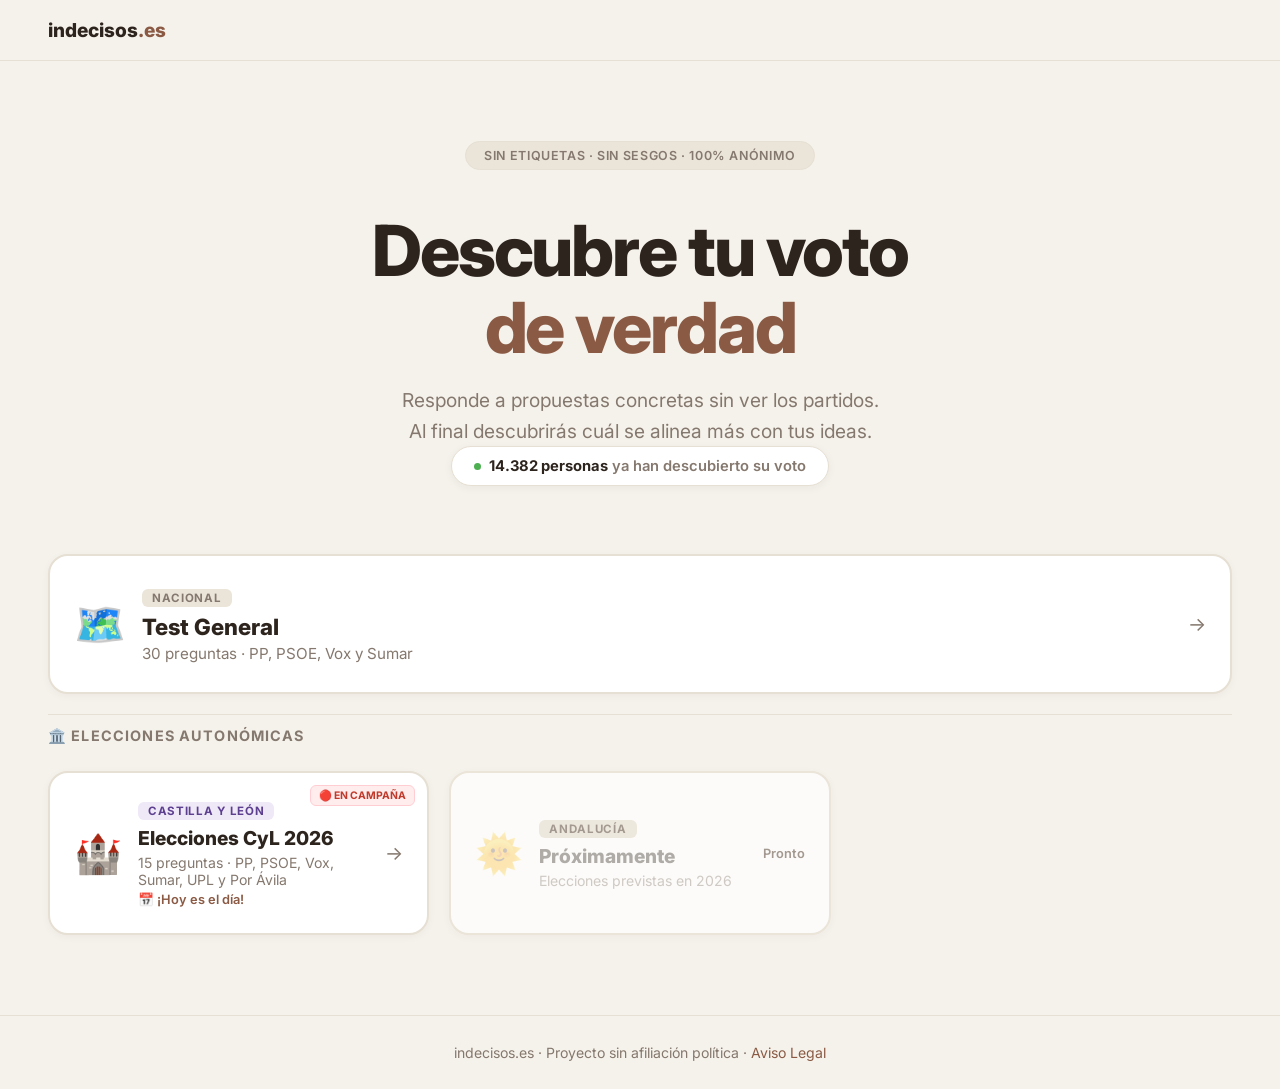
==== commit be847a6a: "Add files via upload" ====
--- a/index.html
+++ b/index.html
@@ -6,6 +6,11 @@
   <title>indecisos.es — Orienta tu voto sin etiquetas</title>
   <link rel="preconnect" href="https://fonts.googleapis.com">
   <link href="https://fonts.googleapis.com/css2?family=Inter:wght@400;600;700;800&display=swap" rel="stylesheet">
+  <link rel="icon" type="image/svg+xml" href="/favicon.svg">
+  <link rel="icon" type="image/png" sizes="96x96" href="/favicon-96x96.png">
+  <link rel="shortcut icon" href="/favicon.ico">
+  <link rel="apple-touch-icon" sizes="180x180" href="/apple-touch-icon.png">
+  <link rel="manifest" href="/site.webmanifest">
   <link rel="stylesheet" href="styles.css">
 </head>
 <body>
@@ -18,6 +23,10 @@
   <span class="hero-badge">Sin etiquetas · Sin sesgos · 100% anónimo</span>
   <h1>Descubre tu voto<br><em>de verdad</em></h1>
   <p>Responde a propuestas concretas sin ver los partidos.<br>Al final descubrirás cuál se alinea más con tus ideas.</p>
+  <div class="participant-counter">
+    <span class="dot"></span>
+    <span><strong>14.382 personas</strong> ya han descubierto su voto</span>
+  </div>
 </section>
 
 <main class="landing-grid wrap">
@@ -61,7 +70,7 @@
 </main>
 
 <footer class="site-footer">
-  <p>indecisos.es · Proyecto sin afiliación política · <a href="mailto:hola@indecisos.es">Contacto</a></p>
+  <p>indecisos.es · Proyecto sin afiliación política · <a href="aviso-legal.html">Aviso Legal</a></p>
 </footer>
 
 <script>
--- a/styles.css
+++ b/styles.css
@@ -1,5 +1,5 @@
 :root {
-  --psoe: #E4003A; --sumar: #E05A00; --pp: #0056A2; --vox: #63BE21;
+  --psoe: #FF0000; --sumar: #E91E8C; --pp: #0056A2; --vox: #63BE21;
   --bg: #F5F2EB;
   --card: #FFFFFF;
   --border: #E6DFD3;
@@ -300,3 +300,348 @@
     margin: 0 auto 24px;
 }
 
+
+/* ══════════════════════════════════════════
+   MEJORAS ESTÉTICAS v2
+   ══════════════════════════════════════════ */
+
+/* ── 1. CONTADOR DE PARTICIPANTES ── */
+.participant-counter {
+  display: inline-flex; align-items: center; gap: 8px;
+  background: var(--card); border: 1px solid var(--border);
+  border-radius: 100px; padding: 8px 18px;
+  font-size: 0.82rem; font-weight: 600; color: var(--muted);
+  margin-bottom: 20px; box-shadow: 0 2px 8px rgba(45,36,30,0.05);
+}
+.participant-counter .dot {
+  width: 7px; height: 7px; border-radius: 50%;
+  background: #4CAF50;
+  box-shadow: 0 0 0 0 rgba(76,175,80,0.4);
+  animation: ping 1.8s ease-in-out infinite;
+}
+.participant-counter strong { color: var(--text); }
+@keyframes ping {
+  0%  { box-shadow: 0 0 0 0 rgba(76,175,80,0.5); }
+  70% { box-shadow: 0 0 0 7px rgba(76,175,80,0); }
+  100%{ box-shadow: 0 0 0 0 rgba(76,175,80,0); }
+}
+
+/* ── 2. ANIMACIÓN REVEAL DE RESULTADOS ── */
+.result-row {
+  opacity: 0;
+  transform: translateY(16px);
+  transition: opacity 0.4s ease, transform 0.4s ease, border-color 0.3s;
+}
+.result-row.visible {
+  opacity: 1;
+  transform: translateY(0);
+}
+
+/* ── 3. BARRA DE PROGRESO POR TEMA (colores dinámicos vía JS) ── */
+.progress-fill {
+  transition: width 0.5s ease, background-color 0.4s ease;
+}
+.topic-chip {
+  transition: background 0.3s ease, color 0.3s ease;
+}
+
+/* ── 4. TARJETA RESULTADO COMPARTIBLE ── */
+.result-winner-card {
+  text-align: center;
+  padding: 28px 20px 24px;
+  margin-bottom: 20px;
+  border-radius: 16px;
+  border: 2px solid var(--border);
+  background: linear-gradient(135deg, #FDFBF7 0%, #F5F2EB 100%);
+  position: relative; overflow: hidden;
+}
+.result-winner-card::before {
+  content: '';
+  position: absolute; top: 0; left: 0; right: 0; height: 4px;
+  background: var(--winner-color, var(--accent));
+  border-radius: 16px 16px 0 0;
+}
+.result-winner-logo {
+  width: 72px; height: 72px;
+  background: white; border: 2px solid var(--border);
+  border-radius: 16px; overflow: hidden;
+  display: flex; align-items: center; justify-content: center;
+  margin: 0 auto 14px; padding: 8px;
+  box-shadow: 0 4px 16px rgba(45,36,30,0.1);
+}
+.result-winner-logo img { width: 100%; height: 100%; object-fit: contain; }
+.result-winner-name {
+  font-size: 1.6rem; font-weight: 800;
+  letter-spacing: -0.02em; margin-bottom: 4px;
+}
+.result-winner-pct {
+  font-size: 2.8rem; font-weight: 800;
+  letter-spacing: -0.04em; line-height: 1;
+  margin: 8px 0 4px;
+}
+.result-winner-msg {
+  font-size: 0.88rem; color: var(--muted); margin-top: 8px;
+}
+
+.share-actions {
+  display: flex; gap: 10px; margin-top: 16px; flex-wrap: wrap;
+}
+.btn-share {
+  flex: 1; min-width: 120px;
+  display: flex; align-items: center; justify-content: center; gap: 7px;
+  border: none; border-radius: 10px; padding: 12px 14px;
+  font-family: inherit; font-size: 0.88rem; font-weight: 600;
+  cursor: pointer; transition: all 0.2s; text-decoration: none;
+}
+.btn-share--whatsapp { background: #25D366; color: white; }
+.btn-share--whatsapp:hover { background: #1ebe5c; transform: translateY(-1px); }
+.btn-share--twitter  { background: #000000; color: white; }
+.btn-share--twitter:hover  { background: #222; transform: translateY(-1px); }
+.btn-share--copy { background: var(--card); color: var(--text); border: 1.5px solid var(--border); }
+.btn-share--copy:hover { background: #EBE5D9; transform: translateY(-1px); }
+
+/* ── 5. MICRO-ANIMACIÓN BOUNCE EN BOTONES DE VOTO ── */
+@keyframes voteBounceFill {
+  0%   { transform: scale(1); }
+  30%  { transform: scale(1.06); }
+  60%  { transform: scale(0.97); }
+  100% { transform: scale(1); }
+}
+.vote-btn.bounce {
+  animation: voteBounceFill 0.35s cubic-bezier(0.34, 1.56, 0.64, 1) both;
+}
+
+/* ══════════════════════════════════════════
+   LAYOUT DESKTOP — v3
+   Diseño completamente adaptado a pantallas grandes
+   ══════════════════════════════════════════ */
+
+/* ── NAV FULL WIDTH ── */
+.site-nav {
+  max-width: 100%;
+  padding: 18px 48px;
+  border-bottom: 1px solid var(--border);
+}
+.nav-logo { font-size: 1.2rem; }
+
+/* ── LANDING HERO más grande ── */
+.landing-hero {
+  padding: 80px 48px 48px;
+  max-width: 1280px;
+  margin: 0 auto;
+}
+.landing-hero h1 {
+  font-size: clamp(3rem, 5.5vw, 5.5rem);
+  margin: 20px 0 18px;
+}
+.landing-hero p {
+  font-size: 1.2rem;
+  max-width: 600px;
+}
+.participant-counter {
+  font-size: 0.92rem;
+  padding: 10px 22px;
+}
+
+/* ── GRID DE CARDS: 3 columnas en desktop ── */
+.wrap {
+  max-width: 1280px;
+  padding: 0 48px 80px;
+}
+.landing-grid {
+  grid-template-columns: repeat(3, 1fr);
+  gap: 20px;
+}
+/* El título de sección ocupa toda la fila */
+.landing-section-title {
+  grid-column: 1 / -1;
+  font-size: 0.9rem;
+  padding: 12px 0 6px;
+}
+/* Test General ocupa las 3 columnas en su fila */
+.landing-card--nacional {
+  grid-column: 1 / -1;
+  padding: 28px 32px;
+}
+.landing-card--nacional .lc-icon { font-size: 2.6rem; }
+.landing-card--nacional .lc-title { font-size: 1.4rem; }
+.landing-card--nacional .lc-desc { font-size: 0.95rem; }
+
+/* Cards autonómicas más altas y amplias */
+.landing-card {
+  padding: 26px 24px;
+  border-radius: 20px;
+  min-height: 140px;
+}
+.lc-title { font-size: 1.2rem; }
+.lc-desc  { font-size: 0.88rem; }
+.lc-icon  { font-size: 2.4rem; }
+
+/* ── QUIZ: layout 2 columnas en desktop ── */
+@media (min-width: 900px) {
+  .wrap { max-width: 1280px; }
+
+  #step-quiz .card {
+    display: grid;
+    grid-template-columns: 1fr 1fr;
+    grid-template-rows: auto auto auto auto;
+    column-gap: 48px;
+    padding: 40px 48px;
+  }
+  /* Columna izquierda: progress + chip + propuesta */
+  #step-quiz .progress-wrap  { grid-column: 1 / -1; }
+  #step-quiz .topic-chip     { grid-column: 1; grid-row: 2; align-self: start; }
+  #step-quiz .proposal-label { grid-column: 1; grid-row: 3; }
+  #step-quiz .proposal-box   { grid-column: 1; grid-row: 3; margin-top: 24px; margin-bottom: 0; align-self: start; }
+  /* Columna derecha: botones de voto */
+  #step-quiz .vote-grid {
+    grid-column: 2;
+    grid-row: 2 / 5;
+    align-self: center;
+    grid-template-columns: 1fr;
+    gap: 14px;
+  }
+  #step-quiz .vote-btn {
+    flex-direction: row;
+    padding: 18px 24px;
+    text-align: left;
+    gap: 16px;
+    justify-content: flex-start;
+  }
+  #step-quiz .v-icon { margin-bottom: 0; }
+  #step-quiz .v-label { font-size: 1rem; }
+  #step-quiz .v-sub { font-size: 0.82rem; }
+  /* Navegación full width abajo */
+  #step-quiz .nav { grid-column: 1 / -1; margin-top: 32px; }
+}
+
+/* ── RESULTADOS: 2 columnas ── */
+@media (min-width: 900px) {
+  #step-results .card {
+    padding: 40px 48px;
+  }
+  #step-results .results-list {
+    grid-template-columns: 1fr 1fr;
+    gap: 14px;
+  }
+  #step-results .result-row.top {
+    grid-column: 1 / -1;
+  }
+  .result-winner-card { padding: 36px 32px; }
+  .result-winner-pct  { font-size: 3.6rem; }
+  .result-winner-name { font-size: 2rem; }
+  .result-winner-logo { width: 88px; height: 88px; border-radius: 20px; }
+
+  .download-actions { gap: 16px; }
+  .btn-download { padding: 15px 20px; font-size: 1rem; }
+  .share-actions { gap: 14px; }
+  .btn-share { padding: 14px 20px; font-size: 0.95rem; }
+}
+
+/* ── QUIZ WRAP más amplio ── */
+#step-quiz.wrap,
+#step-results.wrap {
+  max-width: 1100px;
+  padding: 32px 48px 80px;
+}
+
+/* ── HERO DEL TEST más amplio ── */
+.hero {
+  padding: 72px 48px 48px;
+  max-width: 860px;
+  margin: 0 auto;
+}
+.hero h1 { font-size: clamp(2.6rem, 4.5vw, 4rem); }
+.hero p  { font-size: 1.1rem; max-width: 600px; }
+.how-it-works { gap: 20px; margin: 36px auto 44px; max-width: 700px; }
+.how-step {
+  max-width: 220px;
+  padding: 18px 24px;
+  font-size: 0.92rem;
+}
+.btn-start {
+  max-width: 420px;
+  padding: 19px;
+  font-size: 1.1rem;
+}
+
+/* ── PROPOSAL BOX más legible ── */
+.proposal-text { font-size: 1.25rem; line-height: 1.6; }
+.proposal-box  { padding: 22px 26px; }
+
+/* ── RESULT ROWS más amplias ── */
+.result-row { padding: 18px 24px; border-radius: 14px; }
+.result-logo-big { width: 52px; height: 52px; min-width: 52px; }
+.r-name { font-size: 1.05rem; }
+.result-pct { font-size: 1.25rem; min-width: 58px; }
+.result-bar-bg { height: 10px; }
+
+/* ── FOOTER ── */
+.site-footer { padding: 28px 48px; font-size: 0.88rem; }
+
+/* ══════════════════════════════════════════
+   MOBILE FIXES v4
+   ══════════════════════════════════════════ */
+
+/* ── 1. NAV: logo pegado a la izquierda en móvil ── */
+@media (max-width: 768px) {
+  .site-nav {
+    padding: 14px 20px;
+    max-width: 100%;
+  }
+  .nav-logo { font-size: 1.05rem; }
+
+  /* ── 2. HERO: contador debajo del párrafo, bien centrado ── */
+  .landing-hero {
+    padding: 40px 20px 24px;
+  }
+  .landing-hero h1 {
+    font-size: clamp(2.4rem, 9vw, 3.5rem);
+    margin: 12px 0 14px;
+  }
+  .landing-hero p {
+    font-size: 1rem;
+    max-width: 100%;
+  }
+  .participant-counter {
+    margin-top: 18px;
+    font-size: 0.82rem;
+    padding: 8px 16px;
+  }
+
+  /* ── 3. CARDS AUTONÓMICAS: columna única en móvil ── */
+  .landing-grid {
+    grid-template-columns: 1fr !important;
+    gap: 12px;
+    padding: 0 20px 60px;
+  }
+  /* Todas las cards en columna única */
+  .landing-card--nacional,
+  .landing-card--cyl,
+  .landing-card--soon {
+    grid-column: 1 / -1;
+  }
+  /* Restaurar layout horizontal dentro de la card */
+  .landing-card {
+    flex-direction: row;
+    align-items: center;
+    padding: 18px 16px;
+    min-height: auto;
+    border-radius: 16px;
+  }
+  .lc-icon   { font-size: 2rem; flex-shrink: 0; }
+  .lc-body   { flex: 1; min-width: 0; }
+  .lc-title  { font-size: 1rem; white-space: normal; }
+  .lc-desc   { font-size: 0.78rem; white-space: normal; }
+  .lc-tag    { font-size: 0.68rem; margin-bottom: 4px; }
+  .lc-date   { font-size: 0.75rem; }
+  .lc-arrow  { font-size: 1rem; flex-shrink: 0; }
+  .lc-urgente-badge {
+    font-size: 0.6rem;
+    padding: 2px 6px;
+    top: 8px; right: 8px;
+  }
+
+  /* ── Wrap sin padding lateral en móvil ── */
+  .wrap { padding: 0 16px 60px; }
+}
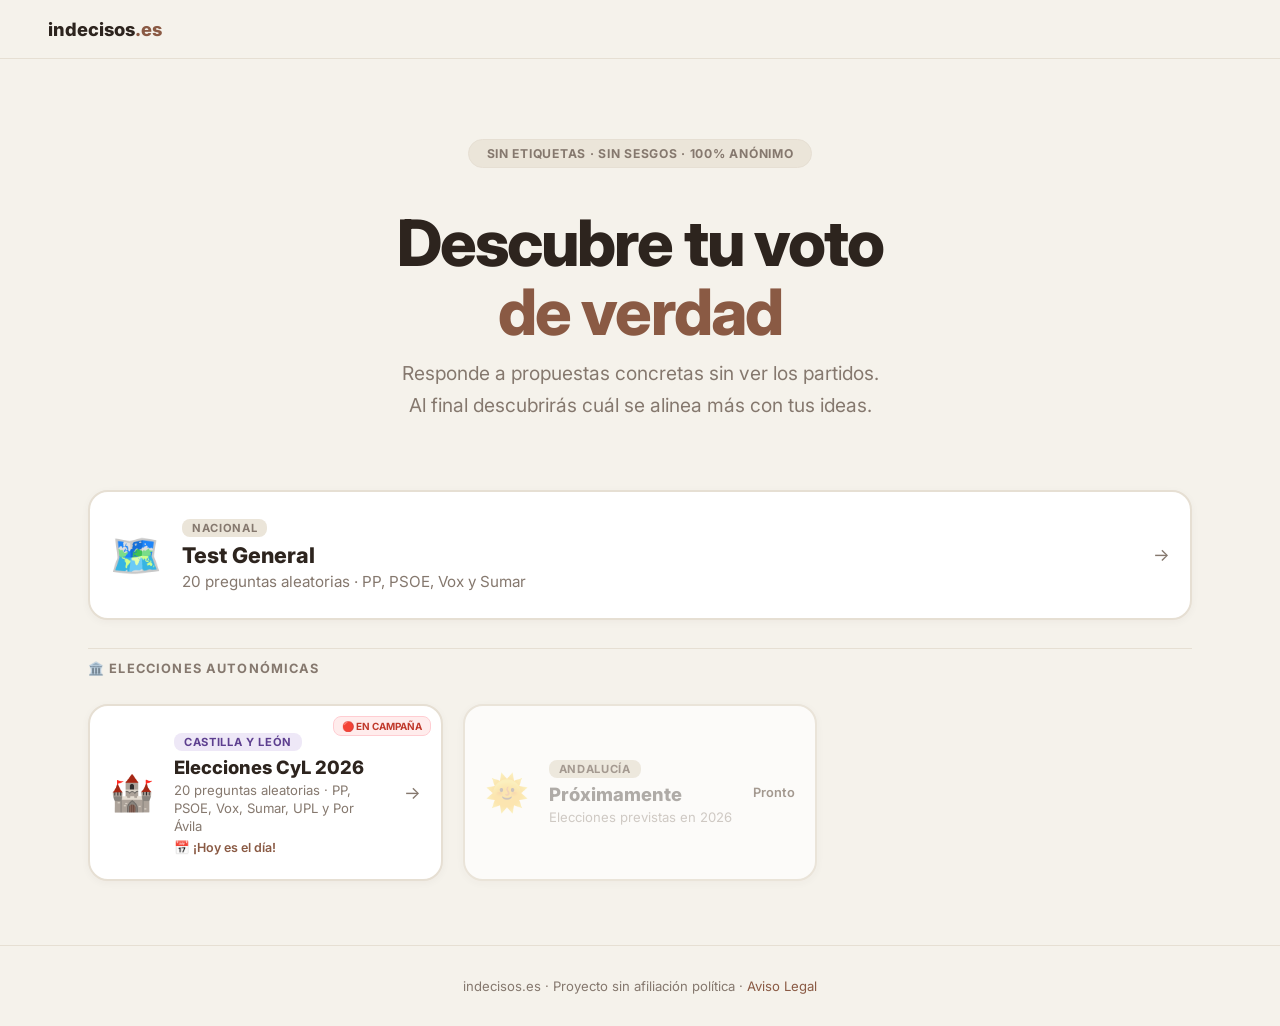
==== commit 9e02869f: "Add files via upload" ====
--- a/index.html
+++ b/index.html
@@ -23,10 +23,6 @@
   <span class="hero-badge">Sin etiquetas · Sin sesgos · 100% anónimo</span>
   <h1>Descubre tu voto<br><em>de verdad</em></h1>
   <p>Responde a propuestas concretas sin ver los partidos.<br>Al final descubrirás cuál se alinea más con tus ideas.</p>
-  <div class="participant-counter">
-    <span class="dot"></span>
-    <span><strong>14.382 personas</strong> ya han descubierto su voto</span>
-  </div>
 </section>
 
 <main class="landing-grid wrap">
@@ -36,7 +32,7 @@
     <div class="lc-body">
       <span class="lc-tag">Nacional</span>
       <h2 class="lc-title">Test General</h2>
-      <p class="lc-desc">30 preguntas · PP, PSOE, Vox y Sumar</p>
+      <p class="lc-desc">20 preguntas aleatorias · PP, PSOE, Vox y Sumar</p>
     </div>
     <span class="lc-arrow">→</span>
   </a>
@@ -51,7 +47,7 @@
     <div class="lc-body">
       <span class="lc-tag lc-tag--cyl">Castilla y León</span>
       <h2 class="lc-title">Elecciones CyL 2026</h2>
-      <p class="lc-desc">15 preguntas · PP, PSOE, Vox, Sumar, UPL y Por Ávila</p>
+      <p class="lc-desc">20 preguntas aleatorias · PP, PSOE, Vox, Sumar, UPL y Por Ávila</p>
       <p class="lc-date" id="cyl-countdown">📅 15 de marzo de 2026</p>
     </div>
     <span class="lc-arrow">→</span>
--- a/styles.css
+++ b/styles.css
@@ -1,15 +1,35 @@
+/* ══════════════════════════════════════════════
+   indecisos.es — styles.css (v5 — limpio y definitivo)
+   ══════════════════════════════════════════════ */
+
+/* ── VARIABLES ── */
 :root {
-  --psoe: #FF0000; --sumar: #E91E8C; --pp: #0056A2; --vox: #63BE21;
-  --bg: #F5F2EB;
-  --card: #FFFFFF;
-  --border: #E6DFD3;
-  --text: #2D241E;
-  --muted: #85786E;
-  --accent: #8A5A44;
+  --psoe:         #FF0000;
+  --sumar:        #E91E8C;
+  --pp:           #0056A2;
+  --vox:          #63BE21;
+  --bg:           #F5F2EB;
+  --card:         #FFFFFF;
+  --border:       #E6DFD3;
+  --text:         #2D241E;
+  --muted:        #85786E;
+  --accent:       #8A5A44;
   --accent-hover: #734A36;
-}
-
-* { box-sizing: border-box; margin: 0; padding: 0; }
+  --space-xs:  8px;
+  --space-sm:  12px;
+  --space-md:  20px;
+  --space-lg:  32px;
+  --space-xl:  48px;
+  --space-2xl: 64px;
+  --radius-sm:   8px;
+  --radius-md:  12px;
+  --radius-lg:  16px;
+  --radius-xl:  20px;
+  --radius-pill: 100px;
+}
+
+/* ── RESET ── */
+*, *::before, *::after { box-sizing: border-box; margin: 0; padding: 0; }
 
 body {
   font-family: 'Inter', sans-serif;
@@ -20,628 +40,522 @@
   -webkit-font-smoothing: antialiased;
 }
 
+/* ══════════════════════════════════════════════
+   NAVEGACIÓN
+   ══════════════════════════════════════════════ */
 .site-nav {
-    display: flex;
-    align-items: center;
-    justify-content: space-between;
-    padding: 16px 24px;
-    max-width: 760px;
-    margin: 0 auto;
-    border-bottom: 1px solid rgba(230, 223, 211, 0.4);
+  display: flex;
+  align-items: center;
+  justify-content: space-between;
+  padding: 16px var(--space-md);
+  border-bottom: 1px solid var(--border);
 }
 .nav-logo { font-weight: 800; font-size: 1.05rem; color: var(--text); text-decoration: none; }
 .nav-logo span { color: var(--accent); }
 .nav-link { font-size: 0.88rem; font-weight: 600; color: var(--muted); text-decoration: none; }
 .nav-link:hover { color: var(--text); }
 
-/* ── LANDING HERO ── */
-.landing-hero { text-align: center; padding: 64px 20px 32px; }
+/* ══════════════════════════════════════════════
+   LANDING — HERO
+   ══════════════════════════════════════════════ */
+.landing-hero {
+  text-align: center;
+  padding: var(--space-2xl) var(--space-md) var(--space-lg);
+  max-width: 860px;
+  margin: 0 auto;
+}
 .landing-hero h1 {
-  font-size: clamp(2.4rem, 7vw, 4.5rem);
-  font-weight: 800; line-height: 1.1; letter-spacing: -0.03em; margin: 16px 0;
+  font-size: clamp(2.6rem, 7vw, 4.8rem);
+  font-weight: 800; line-height: 1.08; letter-spacing: -0.03em;
+  margin: var(--space-md) 0 var(--space-sm);
 }
 .landing-hero h1 em { font-style: normal; color: var(--accent); }
-.landing-hero p { font-size: 1.05rem; color: var(--muted); max-width: 460px; margin: 0 auto; line-height: 1.6; }
-
-/* ── GRID LANDING ── */
-.landing-grid { display: grid; grid-template-columns: 1fr; gap: 16px; padding-bottom: 80px; }
-@media (min-width: 560px) { .landing-grid { grid-template-columns: repeat(2, 1fr); } }
-
-/* ── CARDS LANDING ── */
+.landing-hero p {
+  font-size: 1.1rem; color: var(--muted);
+  max-width: 520px; margin: 0 auto var(--space-md); line-height: 1.65;
+}
+.hero-badge {
+  display: inline-block; background: #EBE5D9; border: 1px solid var(--border);
+  border-radius: var(--radius-pill); padding: 6px 18px;
+  font-size: 0.76rem; font-weight: 700; letter-spacing: 0.06em;
+  color: var(--muted); text-transform: uppercase; margin-bottom: var(--space-md);
+}
+
+/* ══════════════════════════════════════════════
+   LANDING — GRID DE TESTS
+   ══════════════════════════════════════════════ */
+.wrap { max-width: 960px; margin: 0 auto; padding: 0 var(--space-md) var(--space-2xl); }
+.landing-grid { display: grid; grid-template-columns: 1fr; gap: var(--space-sm); padding-bottom: var(--space-2xl); }
+.landing-section-title {
+  grid-column: 1 / -1; display: flex; align-items: center;
+  padding: var(--space-sm) 0 var(--space-xs); font-size: 0.8rem; font-weight: 700;
+  color: var(--muted); text-transform: uppercase; letter-spacing: 0.09em;
+  border-top: 1px solid var(--border); margin-top: var(--space-xs);
+}
 .landing-card {
-  position: relative; display: flex; align-items: center; gap: 16px;
-  background: var(--card); border: 2px solid var(--border);
-  border-radius: 16px; padding: 22px 20px;
-  text-decoration: none; color: var(--text);
-  transition: all 0.2s; box-shadow: 0 2px 8px rgba(45,36,30,0.04); overflow: hidden;
-}
-.landing-card:not(.landing-card--soon):hover {
-  transform: translateY(-2px); box-shadow: 0 8px 24px rgba(45,36,30,0.10);
-}
-.landing-card--cyl:hover      { border-color: #7B5EA7; }
+  position: relative; display: flex; align-items: center; gap: var(--space-md);
+  background: var(--card); border: 2px solid var(--border); border-radius: var(--radius-lg);
+  padding: var(--space-md) 20px; text-decoration: none; color: var(--text);
+  transition: transform 0.2s, box-shadow 0.2s, border-color 0.2s;
+  box-shadow: 0 2px 8px rgba(45,36,30,0.04); overflow: hidden;
+}
+.landing-card:not(.landing-card--soon):hover { transform: translateY(-2px); box-shadow: 0 8px 24px rgba(45,36,30,0.10); }
+.landing-card--cyl:hover     { border-color: #7B5EA7; }
 .landing-card--nacional:hover { border-color: var(--accent); }
 .landing-card--soon { cursor: default; opacity: 0.72; }
-
 .lc-urgente-badge {
-  position: absolute; top: 12px; right: 12px;
+  position: absolute; top: 10px; right: 10px;
   background: #FFECEC; color: #C0392B; border: 1px solid #FFCDD2;
-  border-radius: 6px; padding: 3px 8px; font-size: 0.65rem; font-weight: 700;
+  border-radius: var(--radius-sm); padding: 3px 8px; font-size: 0.62rem; font-weight: 700;
   animation: pulse 1.8s ease-in-out infinite;
 }
 @keyframes pulse { 0%,100%{opacity:1} 50%{opacity:0.55} }
-
-.lc-icon   { font-size: 2rem; }
-.lc-body   { flex: 1; }
-.lc-tag    {
+.lc-icon  { font-size: 2rem; flex-shrink: 0; }
+.lc-body  { flex: 1; min-width: 0; }
+.lc-tag {
   display: inline-block; background: #EBE5D9; color: var(--muted);
-  border-radius: 6px; padding: 2px 10px; font-size: 0.72rem; font-weight: 700;
-  text-transform: uppercase; letter-spacing: 0.06em; margin-bottom: 6px;
+  border-radius: var(--radius-sm); padding: 2px 10px; font-size: 0.7rem; font-weight: 700;
+  text-transform: uppercase; letter-spacing: 0.06em; margin-bottom: 5px;
 }
 .lc-tag--cyl { background: #EEE8F7; color: #5D3F8F; }
-.lc-title  { font-size: 1.1rem; font-weight: 800; margin-bottom: 4px; }
-.lc-desc   { font-size: 0.82rem; color: var(--muted); }
-.lc-date   { font-size: 0.8rem; color: var(--accent); font-weight: 600; margin-top: 4px; }
-.lc-arrow  { font-size: 1.2rem; color: var(--muted); }
+.lc-title { font-size: 1.05rem; font-weight: 800; margin-bottom: 3px; }
+.lc-desc  { font-size: 0.82rem; color: var(--muted); line-height: 1.4; }
+.lc-date  { font-size: 0.78rem; color: var(--accent); font-weight: 600; margin-top: 4px; }
+.lc-arrow { font-size: 1.1rem; color: var(--muted); flex-shrink: 0; }
 .lc-coming { font-size: 0.8rem; font-weight: 600; color: var(--muted); white-space: nowrap; }
 
-.landing-section-title {
-  grid-column: 1 / -1; display: flex; align-items: center; justify-content: space-between;
-  padding: 8px 0 4px; font-size: 0.85rem; font-weight: 700; color: var(--muted);
-  text-transform: uppercase; letter-spacing: 0.08em; border-top: 1px solid var(--border);
-}
-
-/* ── FOOTER ── */
+/* ══════════════════════════════════════════════
+   FOOTER
+   ══════════════════════════════════════════════ */
 .site-footer {
-  text-align: center; padding: 24px 20px;
-  border-top: 1px solid var(--border); font-size: 0.8rem; color: var(--muted);
+  text-align: center; padding: var(--space-lg) var(--space-md);
+  border-top: 1px solid var(--border); font-size: 0.82rem; color: var(--muted);
 }
 .site-footer a { color: var(--accent); text-decoration: none; }
 .site-footer a:hover { text-decoration: underline; }
 
-/* ── HERO DEL TEST ── */
-.hero { position: relative; z-index: 1; text-align: center; padding: 64px 20px 40px; }
-.hero-badge {
-  display: inline-block; background: #EBE5D9; border: 1px solid var(--border);
-  border-radius: 100px; padding: 6px 18px;
-  font-size: 0.78rem; font-weight: 600; letter-spacing: 0.05em;
-  color: var(--muted); text-transform: uppercase; margin-bottom: 22px;
+/* ══════════════════════════════════════════════
+   TEST — HERO DE INICIO
+   ══════════════════════════════════════════════ */
+.hero {
+  text-align: center; padding: var(--space-2xl) var(--space-md) var(--space-xl);
+  max-width: 700px; margin: 0 auto;
 }
 .hero h1 {
-  font-size: clamp(2.2rem, 6vw, 4rem);
-  font-weight: 800; line-height: 1.1; letter-spacing: -0.03em;
-  color: var(--text); margin-bottom: 16px;
-}
-.hero p { font-size: 1.05rem; color: var(--muted); max-width: 480px; margin: 0 auto 36px; line-height: 1.6; }
-
-.how-it-works { display: flex; gap: 14px; justify-content: center; flex-wrap: wrap; margin-bottom: 40px; }
+  font-size: clamp(2.2rem, 6vw, 3.6rem); font-weight: 800;
+  line-height: 1.1; letter-spacing: -0.03em; color: var(--text); margin-bottom: var(--space-sm);
+}
+.hero p { font-size: 1.05rem; color: var(--muted); max-width: 480px; margin: 0 auto var(--space-lg); line-height: 1.65; }
+.how-it-works {
+  display: flex; gap: var(--space-sm); justify-content: center;
+  flex-wrap: wrap; margin: 0 auto var(--space-lg); max-width: 560px;
+}
 .how-step {
-  background: var(--card); border: 1px solid var(--border);
-  border-radius: 12px; padding: 14px 20px;
-  font-size: 0.85rem; color: var(--text);
-  max-width: 180px; text-align: center; line-height: 1.5;
+  background: var(--card); border: 1px solid var(--border); border-radius: var(--radius-md);
+  padding: var(--space-sm) var(--space-md); font-size: 0.85rem; color: var(--text);
+  max-width: 170px; min-width: 130px; text-align: center; line-height: 1.5;
   box-shadow: 0 2px 8px rgba(45,36,30,0.04);
 }
-.step-icon { display: block; margin: 0 auto 8px; color: var(--accent); font-size: 1.6rem; }
+.step-icon { display: block; margin: 0 auto var(--space-xs); font-size: 1.5rem; color: var(--accent); }
 .step-icon svg { width: 26px; height: 26px; }
-
 .btn-start {
-  display: block; width: 100%; max-width: 340px; margin: 0 auto;
-  background: var(--accent); border: none; border-radius: 12px; padding: 17px;
-  font-family: inherit; font-size: 1.05rem; font-weight: 600; color: white;
-  cursor: pointer; box-shadow: 0 4px 14px rgba(138,90,68,0.25); transition: all 0.2s;
+  display: block; width: 100%; max-width: 360px; margin: 0 auto;
+  background: var(--accent); border: none; border-radius: var(--radius-md); padding: 16px;
+  font-family: inherit; font-size: 1.05rem; font-weight: 700; color: white;
+  cursor: pointer; box-shadow: 0 4px 14px rgba(138,90,68,0.28); transition: background 0.2s, transform 0.2s;
 }
 .btn-start:hover { background: var(--accent-hover); transform: translateY(-1px); }
-.start-sub { text-align: center; color: var(--muted); font-size: 0.8rem; margin-top: 12px; }
-
-/* ── WRAP ── */
-.wrap { position: relative; z-index: 1; max-width: 720px; margin: 0 auto; padding: 0 20px 80px; }
-
-/* ── CARD ── */
+.start-sub { text-align: center; color: var(--muted); font-size: 0.8rem; margin-top: var(--space-sm); }
+
+/* ══════════════════════════════════════════════
+   TEST — CARD + PROGRESO
+   ══════════════════════════════════════════════ */
 .card {
-  background: var(--card); border: 1px solid var(--border);
-  border-radius: 16px; padding: 32px;
-  box-shadow: 0 12px 30px -5px rgba(45,36,30,0.06), 0 8px 10px -6px rgba(45,36,30,0.02);
-}
-
-/* ── PROGRESS ── */
-.progress-wrap { display: flex; align-items: center; gap: 14px; margin-bottom: 28px; }
+  background: var(--card); border: 1px solid var(--border); border-radius: var(--radius-lg);
+  padding: var(--space-lg); box-shadow: 0 8px 24px -4px rgba(45,36,30,0.07);
+}
+.progress-wrap { display: flex; align-items: center; gap: var(--space-sm); margin-bottom: var(--space-lg); }
 .progress-track { flex: 1; height: 6px; background: #EBE5D9; border-radius: 10px; overflow: hidden; }
-.progress-fill { height: 100%; background: var(--accent); border-radius: 10px; transition: width 0.5s ease; }
-.progress-label { font-size: 0.85rem; color: var(--muted); font-weight: 600; white-space: nowrap; min-width: 60px; text-align: right; }
-
-/* ── PROPUESTA ── */
+.progress-fill { height: 100%; background: var(--accent); border-radius: 10px; transition: width 0.5s ease, background-color 0.4s ease; }
+.progress-label { font-size: 0.85rem; color: var(--muted); font-weight: 600; white-space: nowrap; min-width: 54px; text-align: right; }
+
+/* ── Pregunta ── */
 .topic-chip {
   display: inline-block; background: #EBE5D9; border: 1px solid var(--border);
-  color: var(--muted); border-radius: 6px; padding: 4px 12px;
-  font-size: 0.74rem; font-weight: 600; letter-spacing: 0.05em;
-  text-transform: uppercase; margin-bottom: 14px;
-}
-.proposal-label { font-size: 0.72rem; font-weight: 700; color: var(--muted); text-transform: uppercase; letter-spacing: 0.1em; margin-bottom: 8px; }
-.proposal-box { background: #FAF8F4; border: 1px solid var(--border); border-radius: 12px; padding: 18px 20px; margin-bottom: 26px; }
-.proposal-text { font-size: 1.15rem; font-weight: 600; line-height: 1.5; color: var(--text); }
-
-/* ── BOTONES DE VOTO ── */
-.vote-grid { display: grid; grid-template-columns: repeat(3, 1fr); gap: 12px; }
+  color: var(--muted); border-radius: var(--radius-sm); padding: 4px 12px;
+  font-size: 0.73rem; font-weight: 700; letter-spacing: 0.05em; text-transform: uppercase;
+  margin-bottom: var(--space-sm); transition: background 0.3s, color 0.3s, border-color 0.3s;
+}
+.proposal-box {
+  background: #FAF8F4; border: 1px solid var(--border); border-radius: var(--radius-md);
+  padding: var(--space-md) 22px; margin-bottom: var(--space-lg);
+}
+.proposal-text { font-size: 1.15rem; font-weight: 600; line-height: 1.6; color: var(--text); }
+
+/* ── Botones de voto ── */
+.vote-grid { display: grid; grid-template-columns: repeat(3,1fr); gap: var(--space-sm); }
 .vote-btn {
-  background: #FAF8F4; border: 2px solid var(--border); border-radius: 12px;
-  padding: 20px 10px; text-align: center; font-family: inherit;
-  cursor: pointer; transition: all 0.2s ease;
-  display: flex; flex-direction: column; align-items: center; gap: 8px;
-  color: var(--text);
+  background: #FAF8F4; border: 2px solid var(--border); border-radius: var(--radius-md);
+  padding: 18px var(--space-xs); text-align: center; font-family: inherit; cursor: pointer;
+  transition: border-color 0.2s, background 0.2s, transform 0.15s;
+  display: flex; flex-direction: column; align-items: center; gap: 7px; color: var(--text);
 }
 .vote-btn:hover { border-color: #D4C9B8; background: #F5F2EB; }
-.vote-btn:active { transform: scale(0.98); }
-.v-icon { display: flex; align-items: center; justify-content: center; margin-bottom: 4px; color: var(--muted); transition: all 0.2s ease; }
-.v-icon svg { width: 28px; height: 28px; transition: transform 0.2s cubic-bezier(0.34,1.56,0.64,1); }
+.vote-btn:active { transform: scale(0.97); }
+.v-icon { display: flex; align-items: center; justify-content: center; color: var(--muted); transition: transform 0.2s, color 0.2s; }
+.v-icon svg { width: 28px; height: 28px; }
 .vote-btn:hover .v-icon svg { transform: scale(1.15); }
-.v-label { font-size: 0.9rem; font-weight: 600; }
-.v-sub { font-size: 0.75rem; color: var(--muted); }
-
+.v-label { font-size: 0.88rem; font-weight: 700; line-height: 1.2; }
+.v-sub   { font-size: 0.73rem; color: var(--muted); }
 .vote-btn.agree.selected   { border-color: #4CAF50; background: #F2FBF3; }
-.vote-btn.agree.selected .v-icon,
-.vote-btn.agree.selected .v-label { color: #2E7D32; }
+.vote-btn.agree.selected .v-icon, .vote-btn.agree.selected .v-label { color: #2E7D32; }
 .vote-btn.against.selected { border-color: #E53935; background: #FEF4F4; }
-.vote-btn.against.selected .v-icon,
-.vote-btn.against.selected .v-label { color: #C62828; }
+.vote-btn.against.selected .v-icon, .vote-btn.against.selected .v-label { color: #C62828; }
 .vote-btn.abstain.selected { border-color: #FB8C00; background: #FFF8F0; }
-.vote-btn.abstain.selected .v-icon,
-.vote-btn.abstain.selected .v-label { color: #E65100; }
-
-/* ── NAVEGACIÓN ── */
-.nav { display: flex; gap: 12px; margin-top: 24px; }
+.vote-btn.abstain.selected .v-icon, .vote-btn.abstain.selected .v-label { color: #E65100; }
+@keyframes voteBounce { 0%{transform:scale(1)} 35%{transform:scale(1.07)} 65%{transform:scale(0.97)} 100%{transform:scale(1)} }
+.vote-btn.bounce { animation: voteBounce 0.32s cubic-bezier(0.34,1.56,0.64,1) both; }
+
+/* ── Navegación prev/next ── */
+.nav { display: flex; gap: var(--space-sm); margin-top: var(--space-lg); }
 .btn-prev {
-  background: #FAF8F4; border: 1px solid var(--border); border-radius: 10px;
-  padding: 13px 20px; font-family: inherit; font-size: 0.9rem;
-  font-weight: 600; color: var(--muted); cursor: pointer; transition: all 0.2s;
+  background: #FAF8F4; border: 1px solid var(--border); border-radius: var(--radius-md);
+  padding: 13px var(--space-md); font-family: inherit; font-size: 0.9rem;
+  font-weight: 600; color: var(--muted); cursor: pointer; transition: background 0.2s, color 0.2s; white-space: nowrap;
 }
 .btn-prev:hover { background: #EBE5D9; color: var(--text); }
 .btn-next {
-  flex: 1; background: var(--accent); border: none; border-radius: 10px; padding: 14px;
-  font-family: inherit; font-size: 0.97rem; font-weight: 600; color: white;
-  cursor: pointer; transition: all 0.2s; box-shadow: 0 4px 12px rgba(138,90,68,0.2);
+  flex: 1; background: var(--accent); border: none; border-radius: var(--radius-md);
+  padding: 14px; font-family: inherit; font-size: 0.97rem; font-weight: 700; color: white;
+  cursor: pointer; transition: background 0.2s, transform 0.2s; box-shadow: 0 4px 12px rgba(138,90,68,0.22);
 }
 .btn-next:hover:not(:disabled) { transform: translateY(-1px); background: var(--accent-hover); }
-.btn-next:disabled { opacity: 0.4; cursor: not-allowed; transform: none; box-shadow: none; background: var(--muted); }
-
-/* ── RESULTADOS ── */
-.results-header { text-align: center; margin-bottom: 32px; }
+.btn-next:disabled { opacity: 0.38; cursor: not-allowed; transform: none; box-shadow: none; background: var(--muted); }
+
+/* ══════════════════════════════════════════════
+   RESULTADOS
+   ══════════════════════════════════════════════ */
+.results-header { text-align: center; margin-bottom: var(--space-lg); }
 .results-header .badge {
   display: inline-block; background: #EBE5D9; border: 1px solid var(--border);
-  border-radius: 100px; padding: 5px 16px;
-  font-size: 0.75rem; font-weight: 600; color: var(--muted);
-  letter-spacing: 0.05em; text-transform: uppercase; margin-bottom: 12px;
+  border-radius: var(--radius-pill); padding: 5px 16px; font-size: 0.74rem; font-weight: 700;
+  color: var(--muted); letter-spacing: 0.05em; text-transform: uppercase; margin-bottom: var(--space-sm);
 }
 .results-header h2 { font-size: 1.8rem; font-weight: 800; letter-spacing: -0.02em; color: var(--text); }
-.results-list { display: grid; gap: 12px; }
-
+.results-list { display: grid; gap: var(--space-sm); }
+
+/* Tarjeta ganador */
+.result-winner-card {
+  text-align: center; padding: var(--space-lg) var(--space-md); margin-bottom: var(--space-lg);
+  border-radius: var(--radius-lg); border: 2px solid var(--border);
+  background: linear-gradient(160deg, #FDFCF9 0%, #F5F2EB 100%); position: relative; overflow: hidden;
+}
+.result-winner-card::before {
+  content: ''; position: absolute; top: 0; left: 0; right: 0; height: 4px;
+  background: var(--winner-color, var(--accent)); border-radius: var(--radius-lg) var(--radius-lg) 0 0;
+}
+.result-winner-logo {
+  width: 72px; height: 72px; background: white; border: 2px solid var(--border);
+  border-radius: var(--radius-lg); overflow: hidden; display: flex; align-items: center;
+  justify-content: center; margin: 0 auto var(--space-sm); padding: 8px; box-shadow: 0 4px 16px rgba(45,36,30,0.1);
+}
+.result-winner-logo img { width: 100%; height: 100%; object-fit: contain; }
+.result-winner-name { font-size: 1.6rem; font-weight: 800; letter-spacing: -0.02em; margin-bottom: 4px; }
+.result-winner-pct  { font-size: 3rem; font-weight: 800; letter-spacing: -0.04em; line-height: 1; margin: var(--space-xs) 0 4px; }
+.result-winner-msg  { font-size: 0.88rem; color: var(--muted); margin-top: var(--space-xs); }
+
+/* Filas partidos */
 .result-row {
-  display: flex; align-items: center; gap: 16px;
-  background: #FAF8F4; border: 1px solid var(--border);
-  border-radius: 12px; padding: 16px 20px;
-  transition: border-color 0.3s; position: relative; overflow: hidden;
-}
-.result-row.top { border-width: 2px; background: #FFFFFF; box-shadow: 0 4px 14px rgba(45,36,30,0.05); }
-
+  display: flex; align-items: center; gap: var(--space-md);
+  background: #FAF8F4; border: 1px solid var(--border); border-radius: var(--radius-md);
+  padding: var(--space-sm) var(--space-md); position: relative; overflow: hidden;
+  opacity: 0; transform: translateY(14px);
+  transition: opacity 0.4s ease, transform 0.4s ease, border-color 0.3s;
+}
+.result-row.visible { opacity: 1; transform: translateY(0); }
+.result-row.top { border-width: 2px; background: var(--card); box-shadow: 0 4px 14px rgba(45,36,30,0.06); }
 .result-logo-big {
-  min-width: 44px; width: 44px; height: 44px;
-  background: #FFFFFF; border: 1px solid var(--border); border-radius: 10px;
-  display: flex; align-items: center; justify-content: center; padding: 6px; overflow: hidden;
+  width: 46px; height: 46px; min-width: 46px; background: var(--card);
+  border: 1px solid var(--border); border-radius: var(--radius-sm);
+  display: flex; align-items: center; justify-content: center; padding: 5px; overflow: hidden;
 }
 .result-logo-big img { width: 100%; height: 100%; object-fit: contain; }
 .logo-initial {
-  width: 100%; height: 100%; display: flex; align-items: center;
-  justify-content: center; font-weight: 800; font-size: 1rem; color: white; border-radius: 8px;
-}
-
+  width: 100%; height: 100%; display: flex; align-items: center; justify-content: center;
+  font-weight: 800; font-size: 1rem; color: white; border-radius: 6px;
+}
 .result-info { flex: 1; min-width: 0; }
-.result-name-row { display: flex; align-items: center; gap: 8px; margin-bottom: 8px; }
-.r-name { font-weight: 700; font-size: 1rem; color: var(--text); }
+.result-name-row { display: flex; align-items: center; gap: var(--space-xs); margin-bottom: 7px; }
+.r-name { font-weight: 700; font-size: 0.98rem; color: var(--text); }
 .top-badge {
   background: #F4E8D6; color: #8A5A44; border: 1px solid #E6D2B5;
-  border-radius: 6px; padding: 3px 8px; font-size: 0.65rem; font-weight: 700; text-transform: uppercase;
+  border-radius: 6px; padding: 2px 7px; font-size: 0.62rem; font-weight: 700; text-transform: uppercase;
 }
 .result-bar-bg { height: 8px; background: #EBE5D9; border-radius: 10px; overflow: hidden; }
 .result-bar-fill { height: 100%; border-radius: 10px; transition: width 1.2s ease-out; }
-.result-pct { font-size: 1.15rem; font-weight: 800; min-width: 52px; text-align: right; letter-spacing: -0.02em; color: var(--text); }
-
-.disclaimer { font-size: 0.8rem; color: var(--muted); text-align: center; margin-top: 22px; line-height: 1.6; }
+.result-pct { font-size: 1.15rem; font-weight: 800; min-width: 52px; text-align: right; letter-spacing: -0.02em; }
+
+.disclaimer { font-size: 0.8rem; color: var(--muted); text-align: center; margin-top: var(--space-lg); line-height: 1.65; }
+.section-divider { border: none; border-top: 1px solid var(--border); margin: var(--space-lg) 0; }
+.snapshot-footer {
+  text-align: center; font-size: 0.73rem; font-weight: 700; color: var(--muted);
+  letter-spacing: 0.08em; text-transform: uppercase; margin-top: var(--space-lg);
+  padding-top: var(--space-sm); border-top: 1px solid var(--border);
+}
 .btn-restart {
-  width: 100%; background: #FAF8F4; border: 1px solid var(--border);
-  border-radius: 12px; padding: 14px; font-family: inherit;
-  font-size: 0.95rem; font-weight: 600; color: var(--text);
-  cursor: pointer; margin-top: 18px; transition: all 0.2s;
+  width: 100%; background: #FAF8F4; border: 1px solid var(--border); border-radius: var(--radius-md);
+  padding: 14px; font-family: inherit; font-size: 0.95rem; font-weight: 600; color: var(--text);
+  cursor: pointer; margin-top: var(--space-md); transition: background 0.2s;
 }
 .btn-restart:hover { background: #EBE5D9; }
-.section-divider { border: none; border-top: 1px solid var(--border); margin: 24px 0; }
-
-/* ── DESCARGA ── */
-.download-actions { display: flex; gap: 12px; margin-top: 18px; flex-wrap: wrap; }
+
+/* Descargar */
+.download-actions { display: flex; gap: var(--space-sm); margin-top: var(--space-md); flex-wrap: wrap; }
 .btn-download {
   flex: 1; min-width: 140px; background: var(--card); border: 1.5px solid var(--border);
-  border-radius: 10px; padding: 13px 16px; font-family: inherit; font-size: 0.9rem;
-  font-weight: 600; color: var(--text); cursor: pointer; transition: all 0.2s; text-align: center;
+  border-radius: var(--radius-md); padding: 13px var(--space-md); font-family: inherit;
+  font-size: 0.9rem; font-weight: 600; color: var(--text); cursor: pointer;
+  transition: background 0.2s, border-color 0.2s, transform 0.2s; text-align: center;
 }
 .btn-download:hover:not(:disabled) { background: #EBE5D9; border-color: var(--accent); transform: translateY(-1px); }
 .btn-download:disabled { opacity: 0.5; cursor: wait; }
 
-.snapshot-footer {
-  text-align: center; font-size: 0.75rem; font-weight: 700; color: var(--muted);
-  letter-spacing: 0.08em; text-transform: uppercase;
-  margin-top: 20px; padding-top: 14px; border-top: 1px solid var(--border);
-}
-
-/* ── UTILS ── */
-.hidden { display: none !important; }
-.fade-in { animation: fadeUp 0.4s ease-out both; }
-@keyframes fadeUp { from { opacity: 0; transform: translateY(12px); } to { opacity: 1; transform: translateY(0); } }
-
-@media (max-width: 480px) {
-  .vote-grid { grid-template-columns: 1fr; }
-  .how-it-works { flex-direction: column; align-items: center; }
-}
-
-/* ── MEJORAS DE ESPACIADO ── */
-.hero.wrap {
-    padding-top: 40px;
-    padding-bottom: 60px;
-}
-
-.how-it-works {
-    margin: 32px auto 40px;
-    max-width: 500px;
-}
-
-.how-step {
-    min-width: 140px;
-}
-
-.hero p {
-    max-width: 520px;
-    margin: 0 auto 24px;
-}
-
-
-/* ══════════════════════════════════════════
-   MEJORAS ESTÉTICAS v2
-   ══════════════════════════════════════════ */
-
-/* ── 1. CONTADOR DE PARTICIPANTES ── */
-.participant-counter {
-  display: inline-flex; align-items: center; gap: 8px;
-  background: var(--card); border: 1px solid var(--border);
-  border-radius: 100px; padding: 8px 18px;
-  font-size: 0.82rem; font-weight: 600; color: var(--muted);
-  margin-bottom: 20px; box-shadow: 0 2px 8px rgba(45,36,30,0.05);
-}
-.participant-counter .dot {
-  width: 7px; height: 7px; border-radius: 50%;
-  background: #4CAF50;
-  box-shadow: 0 0 0 0 rgba(76,175,80,0.4);
-  animation: ping 1.8s ease-in-out infinite;
-}
-.participant-counter strong { color: var(--text); }
-@keyframes ping {
-  0%  { box-shadow: 0 0 0 0 rgba(76,175,80,0.5); }
-  70% { box-shadow: 0 0 0 7px rgba(76,175,80,0); }
-  100%{ box-shadow: 0 0 0 0 rgba(76,175,80,0); }
-}
-
-/* ── 2. ANIMACIÓN REVEAL DE RESULTADOS ── */
-.result-row {
-  opacity: 0;
-  transform: translateY(16px);
-  transition: opacity 0.4s ease, transform 0.4s ease, border-color 0.3s;
-}
-.result-row.visible {
-  opacity: 1;
-  transform: translateY(0);
-}
-
-/* ── 3. BARRA DE PROGRESO POR TEMA (colores dinámicos vía JS) ── */
-.progress-fill {
-  transition: width 0.5s ease, background-color 0.4s ease;
-}
-.topic-chip {
-  transition: background 0.3s ease, color 0.3s ease;
-}
-
-/* ── 4. TARJETA RESULTADO COMPARTIBLE ── */
-.result-winner-card {
-  text-align: center;
-  padding: 28px 20px 24px;
-  margin-bottom: 20px;
-  border-radius: 16px;
-  border: 2px solid var(--border);
-  background: linear-gradient(135deg, #FDFBF7 0%, #F5F2EB 100%);
-  position: relative; overflow: hidden;
-}
-.result-winner-card::before {
-  content: '';
-  position: absolute; top: 0; left: 0; right: 0; height: 4px;
-  background: var(--winner-color, var(--accent));
-  border-radius: 16px 16px 0 0;
-}
-.result-winner-logo {
-  width: 72px; height: 72px;
-  background: white; border: 2px solid var(--border);
-  border-radius: 16px; overflow: hidden;
-  display: flex; align-items: center; justify-content: center;
-  margin: 0 auto 14px; padding: 8px;
-  box-shadow: 0 4px 16px rgba(45,36,30,0.1);
-}
-.result-winner-logo img { width: 100%; height: 100%; object-fit: contain; }
-.result-winner-name {
-  font-size: 1.6rem; font-weight: 800;
-  letter-spacing: -0.02em; margin-bottom: 4px;
-}
-.result-winner-pct {
-  font-size: 2.8rem; font-weight: 800;
-  letter-spacing: -0.04em; line-height: 1;
-  margin: 8px 0 4px;
-}
-.result-winner-msg {
-  font-size: 0.88rem; color: var(--muted); margin-top: 8px;
-}
-
-.share-actions {
-  display: flex; gap: 10px; margin-top: 16px; flex-wrap: wrap;
-}
+/* Compartir */
+.share-actions { display: flex; gap: var(--space-sm); margin-top: var(--space-md); flex-wrap: wrap; }
 .btn-share {
-  flex: 1; min-width: 120px;
-  display: flex; align-items: center; justify-content: center; gap: 7px;
-  border: none; border-radius: 10px; padding: 12px 14px;
-  font-family: inherit; font-size: 0.88rem; font-weight: 600;
-  cursor: pointer; transition: all 0.2s; text-decoration: none;
+  flex: 1; min-width: 120px; display: flex; align-items: center; justify-content: center; gap: 7px;
+  border: none; border-radius: var(--radius-md); padding: 13px var(--space-sm);
+  font-family: inherit; font-size: 0.88rem; font-weight: 700; cursor: pointer;
+  transition: background 0.2s, transform 0.2s; text-decoration: none;
 }
 .btn-share--whatsapp { background: #25D366; color: white; }
-.btn-share--whatsapp:hover { background: #1ebe5c; transform: translateY(-1px); }
-.btn-share--twitter  { background: #000000; color: white; }
+.btn-share--whatsapp:hover { background: #1dba59; transform: translateY(-1px); }
+.btn-share--twitter  { background: #000; color: white; }
 .btn-share--twitter:hover  { background: #222; transform: translateY(-1px); }
 .btn-share--copy { background: var(--card); color: var(--text); border: 1.5px solid var(--border); }
 .btn-share--copy:hover { background: #EBE5D9; transform: translateY(-1px); }
 
-/* ── 5. MICRO-ANIMACIÓN BOUNCE EN BOTONES DE VOTO ── */
-@keyframes voteBounceFill {
-  0%   { transform: scale(1); }
-  30%  { transform: scale(1.06); }
-  60%  { transform: scale(0.97); }
-  100% { transform: scale(1); }
-}
-.vote-btn.bounce {
-  animation: voteBounceFill 0.35s cubic-bezier(0.34, 1.56, 0.64, 1) both;
-}
-
-/* ══════════════════════════════════════════
-   LAYOUT DESKTOP — v3
-   Diseño completamente adaptado a pantallas grandes
-   ══════════════════════════════════════════ */
-
-/* ── NAV FULL WIDTH ── */
-.site-nav {
-  max-width: 100%;
-  padding: 18px 48px;
-  border-bottom: 1px solid var(--border);
-}
-.nav-logo { font-size: 1.2rem; }
-
-/* ── LANDING HERO más grande ── */
-.landing-hero {
-  padding: 80px 48px 48px;
-  max-width: 1280px;
-  margin: 0 auto;
-}
-.landing-hero h1 {
-  font-size: clamp(3rem, 5.5vw, 5.5rem);
-  margin: 20px 0 18px;
-}
-.landing-hero p {
-  font-size: 1.2rem;
-  max-width: 600px;
-}
-.participant-counter {
-  font-size: 0.92rem;
-  padding: 10px 22px;
-}
-
-/* ── GRID DE CARDS: 3 columnas en desktop ── */
-.wrap {
-  max-width: 1280px;
-  padding: 0 48px 80px;
-}
-.landing-grid {
-  grid-template-columns: repeat(3, 1fr);
-  gap: 20px;
-}
-/* El título de sección ocupa toda la fila */
-.landing-section-title {
-  grid-column: 1 / -1;
-  font-size: 0.9rem;
-  padding: 12px 0 6px;
-}
-/* Test General ocupa las 3 columnas en su fila */
-.landing-card--nacional {
-  grid-column: 1 / -1;
-  padding: 28px 32px;
-}
-.landing-card--nacional .lc-icon { font-size: 2.6rem; }
-.landing-card--nacional .lc-title { font-size: 1.4rem; }
-.landing-card--nacional .lc-desc { font-size: 0.95rem; }
-
-/* Cards autonómicas más altas y amplias */
-.landing-card {
-  padding: 26px 24px;
-  border-radius: 20px;
-  min-height: 140px;
-}
-.lc-title { font-size: 1.2rem; }
-.lc-desc  { font-size: 0.88rem; }
-.lc-icon  { font-size: 2.4rem; }
-
-/* ── QUIZ: layout 2 columnas en desktop ── */
-@media (min-width: 900px) {
-  .wrap { max-width: 1280px; }
-
+/* Donaciones */
+.donation-section {
+  margin-top: var(--space-md); background: var(--card); border: 1.5px solid var(--border);
+  border-radius: var(--radius-lg); padding: var(--space-lg); text-align: center;
+}
+.donation-icon { font-size: 2rem; display: block; margin-bottom: var(--space-xs); }
+.donation-title { font-size: 1.05rem; font-weight: 800; color: var(--text); margin-bottom: 6px; letter-spacing: -0.02em; }
+.donation-desc { font-size: 0.86rem; color: var(--muted); line-height: 1.65; max-width: 400px; margin: 0 auto var(--space-md); }
+.donation-buttons { display: flex; gap: var(--space-sm); justify-content: center; flex-wrap: wrap; }
+.btn-donate {
+  display: inline-flex; align-items: center; gap: 8px; padding: 13px var(--space-md);
+  border-radius: var(--radius-md); font-family: inherit; font-size: 0.9rem; font-weight: 700;
+  text-decoration: none; cursor: pointer; border: none; transition: background 0.2s, transform 0.2s; white-space: nowrap;
+}
+.btn-donate--paypal { background: #003087; color: #fff; }
+.btn-donate--paypal:hover { background: #001f5c; transform: translateY(-1px); }
+.btn-donate--stripe { background: #635BFF; color: #fff; }
+.btn-donate--stripe:hover { background: #4f47e0; transform: translateY(-1px); }
+.donation-note { font-size: 0.75rem; color: var(--muted); margin-top: var(--space-sm); }
+
+/* Badge siempre en bloque, centrado */
+.hero .hero-badge { display: block; margin-bottom: 18px; }
+.hidden { display: none !important; }
+.fade-in { animation: fadeUp 0.4s ease-out both; }
+@keyframes fadeUp { from { opacity:0; transform:translateY(12px); } to { opacity:1; transform:translateY(0); } }
+
+/* ══════════════════════════════════════════════
+   TABLET (≥ 600px)
+   ══════════════════════════════════════════════ */
+@media (min-width: 600px) {
+  .landing-grid { grid-template-columns: repeat(2, 1fr); }
+  .landing-card--nacional { grid-column: 1 / -1; }
+}
+
+/* ══════════════════════════════════════════════
+   DESKTOP (≥ 960px)
+   ══════════════════════════════════════════════ */
+@media (min-width: 960px) {
+  .site-nav { padding: 18px var(--space-xl); max-width: 100%; }
+  .nav-logo { font-size: 1.15rem; }
+
+  .landing-hero { padding: 80px var(--space-xl) var(--space-xl); max-width: 1200px; }
+  .landing-hero h1 { font-size: clamp(3.2rem, 5vw, 5.2rem); }
+  .landing-hero p { font-size: 1.2rem; max-width: 620px; }
+
+  .wrap { max-width: 1200px; padding: 0 var(--space-xl) var(--space-2xl); }
+  .landing-grid { grid-template-columns: repeat(3, 1fr); gap: var(--space-md); }
+  .landing-card--nacional { grid-column: 1 / -1; padding: var(--space-lg); }
+  .landing-card--nacional .lc-icon { font-size: 2.6rem; }
+  .landing-card--nacional .lc-title { font-size: 1.35rem; }
+  .landing-card--nacional .lc-desc { font-size: 0.95rem; }
+  .landing-card { padding: 24px var(--space-md); border-radius: var(--radius-xl); min-height: 130px; }
+  .lc-title { font-size: 1.15rem; }
+  .lc-icon  { font-size: 2.2rem; }
+
+  .hero { padding: 72px var(--space-xl) var(--space-xl); max-width: 820px; }
+  .hero h1 { font-size: clamp(2.6rem, 4vw, 3.8rem); }
+  .hero p  { font-size: 1.1rem; max-width: 580px; }
+  .how-it-works { max-width: 660px; gap: var(--space-md); }
+  .how-step { max-width: 200px; padding: var(--space-sm) var(--space-md); }
+  .btn-start { max-width: 400px; padding: 18px; font-size: 1.1rem; }
+
+  #step-quiz.wrap, #step-results.wrap { max-width: 1060px; padding: var(--space-lg) var(--space-xl) var(--space-2xl); }
   #step-quiz .card {
-    display: grid;
-    grid-template-columns: 1fr 1fr;
-    grid-template-rows: auto auto auto auto;
-    column-gap: 48px;
-    padding: 40px 48px;
-  }
-  /* Columna izquierda: progress + chip + propuesta */
-  #step-quiz .progress-wrap  { grid-column: 1 / -1; }
-  #step-quiz .topic-chip     { grid-column: 1; grid-row: 2; align-self: start; }
-  #step-quiz .proposal-label { grid-column: 1; grid-row: 3; }
-  #step-quiz .proposal-box   { grid-column: 1; grid-row: 3; margin-top: 24px; margin-bottom: 0; align-self: start; }
-  /* Columna derecha: botones de voto */
-  #step-quiz .vote-grid {
-    grid-column: 2;
-    grid-row: 2 / 5;
-    align-self: center;
+    display: grid; grid-template-columns: 1fr 1fr;
+    column-gap: var(--space-xl); padding: var(--space-xl);
+  }
+  #step-quiz .progress-wrap { grid-column: 1 / -1; }
+  #step-quiz .topic-chip    { grid-column: 1; grid-row: 2; align-self: start; }
+  #step-quiz .proposal-box  { grid-column: 1; grid-row: 3; margin-top: var(--space-sm); margin-bottom: 0; }
+  #step-quiz .vote-grid     { grid-column: 2; grid-row: 2 / 5; align-self: center; grid-template-columns: 1fr; gap: var(--space-sm); }
+  #step-quiz .vote-btn      { flex-direction: row; padding: var(--space-md); text-align: left; gap: var(--space-sm); justify-content: flex-start; }
+  #step-quiz .v-icon        { margin-bottom: 0; }
+  #step-quiz .v-label       { font-size: 1rem; }
+  #step-quiz .nav           { grid-column: 1 / -1; margin-top: var(--space-xl); }
+
+  #step-results .card { padding: var(--space-xl); }
+  #step-results .results-list { grid-template-columns: 1fr 1fr; gap: var(--space-sm); }
+  #step-results .result-row.top { grid-column: 1 / -1; }
+  .result-winner-card  { padding: var(--space-xl) var(--space-lg); }
+  .result-winner-pct   { font-size: 3.6rem; }
+  .result-winner-name  { font-size: 2rem; }
+  .result-winner-logo  { width: 86px; height: 86px; }
+  .proposal-text       { font-size: 1.2rem; }
+  .result-row          { padding: var(--space-sm) var(--space-md); }
+  .btn-download, .btn-share { font-size: 0.95rem; padding: 14px var(--space-md); }
+  .site-footer { padding: var(--space-lg) var(--space-xl); }
+}
+
+/* ══════════════════════════════════════════════
+   MÓVIL (≤ 599px)
+   ══════════════════════════════════════════════ */
+@media (max-width: 599px) {
+
+  /* ── CONSTANTE DE MARGEN LATERAL MÓVIL ── */
+  /* Todos los elementos usan 16px de margen del borde de pantalla */
+
+  /* NAV */
+  .site-nav { padding: 14px 16px; }
+
+  /* LANDING HERO */
+  .landing-hero { padding: 36px 16px 20px; max-width: 100%; }
+  .landing-hero h1 { font-size: clamp(2.2rem, 10vw, 3rem); margin: 10px 0 12px; }
+  .landing-hero p  { font-size: 0.98rem; max-width: 100%; }
+
+  /* WRAP — margen lateral base */
+  .wrap { padding: 0 16px 48px; }
+
+  /* LANDING GRID */
+  .landing-grid {
     grid-template-columns: 1fr;
-    gap: 14px;
-  }
-  #step-quiz .vote-btn {
-    flex-direction: row;
-    padding: 18px 24px;
-    text-align: left;
-    gap: 16px;
-    justify-content: flex-start;
-  }
-  #step-quiz .v-icon { margin-bottom: 0; }
-  #step-quiz .v-label { font-size: 1rem; }
-  #step-quiz .v-sub { font-size: 0.82rem; }
-  /* Navegación full width abajo */
-  #step-quiz .nav { grid-column: 1 / -1; margin-top: 32px; }
-}
-
-/* ── RESULTADOS: 2 columnas ── */
-@media (min-width: 900px) {
-  #step-results .card {
-    padding: 40px 48px;
-  }
-  #step-results .results-list {
-    grid-template-columns: 1fr 1fr;
-    gap: 14px;
-  }
-  #step-results .result-row.top {
-    grid-column: 1 / -1;
-  }
-  .result-winner-card { padding: 36px 32px; }
-  .result-winner-pct  { font-size: 3.6rem; }
-  .result-winner-name { font-size: 2rem; }
-  .result-winner-logo { width: 88px; height: 88px; border-radius: 20px; }
-
-  .download-actions { gap: 16px; }
-  .btn-download { padding: 15px 20px; font-size: 1rem; }
-  .share-actions { gap: 14px; }
-  .btn-share { padding: 14px 20px; font-size: 0.95rem; }
-}
-
-/* ── QUIZ WRAP más amplio ── */
-#step-quiz.wrap,
-#step-results.wrap {
-  max-width: 1100px;
-  padding: 32px 48px 80px;
-}
-
-/* ── HERO DEL TEST más amplio ── */
-.hero {
-  padding: 72px 48px 48px;
-  max-width: 860px;
-  margin: 0 auto;
-}
-.hero h1 { font-size: clamp(2.6rem, 4.5vw, 4rem); }
-.hero p  { font-size: 1.1rem; max-width: 600px; }
-.how-it-works { gap: 20px; margin: 36px auto 44px; max-width: 700px; }
-.how-step {
-  max-width: 220px;
-  padding: 18px 24px;
-  font-size: 0.92rem;
-}
-.btn-start {
-  max-width: 420px;
-  padding: 19px;
-  font-size: 1.1rem;
-}
-
-/* ── PROPOSAL BOX más legible ── */
-.proposal-text { font-size: 1.25rem; line-height: 1.6; }
-.proposal-box  { padding: 22px 26px; }
-
-/* ── RESULT ROWS más amplias ── */
-.result-row { padding: 18px 24px; border-radius: 14px; }
-.result-logo-big { width: 52px; height: 52px; min-width: 52px; }
-.r-name { font-size: 1.05rem; }
-.result-pct { font-size: 1.25rem; min-width: 58px; }
-.result-bar-bg { height: 10px; }
-
-/* ── FOOTER ── */
-.site-footer { padding: 28px 48px; font-size: 0.88rem; }
-
-/* ══════════════════════════════════════════
-   MOBILE FIXES v4
-   ══════════════════════════════════════════ */
-
-/* ── 1. NAV: logo pegado a la izquierda en móvil ── */
-@media (max-width: 768px) {
-  .site-nav {
-    padding: 14px 20px;
-    max-width: 100%;
-  }
-  .nav-logo { font-size: 1.05rem; }
-
-  /* ── 2. HERO: contador debajo del párrafo, bien centrado ── */
-  .landing-hero {
-    padding: 40px 20px 24px;
-  }
-  .landing-hero h1 {
-    font-size: clamp(2.4rem, 9vw, 3.5rem);
-    margin: 12px 0 14px;
-  }
-  .landing-hero p {
-    font-size: 1rem;
-    max-width: 100%;
-  }
-  .participant-counter {
-    margin-top: 18px;
-    font-size: 0.82rem;
-    padding: 8px 16px;
-  }
-
-  /* ── 3. CARDS AUTONÓMICAS: columna única en móvil ── */
-  .landing-grid {
-    grid-template-columns: 1fr !important;
-    gap: 12px;
-    padding: 0 20px 60px;
-  }
-  /* Todas las cards en columna única */
+    gap: 10px;
+    padding: 0 0 48px;   /* el padding lateral viene del .wrap */
+  }
   .landing-card--nacional,
   .landing-card--cyl,
-  .landing-card--soon {
-    grid-column: 1 / -1;
-  }
-  /* Restaurar layout horizontal dentro de la card */
+  .landing-card--soon { grid-column: 1 / -1; }
+
+  /* CARDS DE LA LANDING */
   .landing-card {
     flex-direction: row;
     align-items: center;
-    padding: 18px 16px;
+    padding: 14px 16px;   /* 16px horizontal = respira bien */
     min-height: auto;
-    border-radius: 16px;
-  }
-  .lc-icon   { font-size: 2rem; flex-shrink: 0; }
-  .lc-body   { flex: 1; min-width: 0; }
-  .lc-title  { font-size: 1rem; white-space: normal; }
-  .lc-desc   { font-size: 0.78rem; white-space: normal; }
-  .lc-tag    { font-size: 0.68rem; margin-bottom: 4px; }
-  .lc-date   { font-size: 0.75rem; }
-  .lc-arrow  { font-size: 1rem; flex-shrink: 0; }
-  .lc-urgente-badge {
-    font-size: 0.6rem;
-    padding: 2px 6px;
-    top: 8px; right: 8px;
-  }
-
-  /* ── Wrap sin padding lateral en móvil ── */
-  .wrap { padding: 0 16px 60px; }
-}
+    border-radius: 14px;
+    gap: 14px;
+  }
+  .lc-icon  { font-size: 1.8rem; flex-shrink: 0; }
+  .lc-title { font-size: 0.97rem; }
+  .lc-desc  { font-size: 0.78rem; }
+  .lc-tag   { font-size: 0.66rem; margin-bottom: 3px; }
+  .lc-urgente-badge { font-size: 0.58rem; padding: 2px 6px; top: 8px; right: 8px; }
+
+  /* HERO DEL TEST */
+  .hero { padding: 28px 16px 24px; }
+  .hero-badge { font-size: 0.72rem; padding: 5px 14px; margin-bottom: 10px; }
+  .hero h1 { font-size: clamp(1.9rem, 9vw, 2.4rem); margin-bottom: 8px; }
+  .hero p  { font-size: 0.95rem; margin-bottom: 20px; line-height: 1.55; max-width: 100%; }
+
+  /* PASOS "CÓMO FUNCIONA" — fila horizontal de 3 */
+  .how-it-works {
+    flex-direction: row;
+    flex-wrap: nowrap;
+    gap: 8px;
+    margin: 0 auto 20px;
+    max-width: 100%;
+  }
+  .how-step {
+    flex: 1;
+    min-width: 0;
+    max-width: none;
+    width: auto;
+    padding: 12px 8px;   /* suficiente aire interno */
+    font-size: 0.74rem;
+    line-height: 1.35;
+    border-radius: 10px;
+  }
+  .step-icon { font-size: 1.2rem; margin-bottom: 4px; }
+
+  /* BOTÓN INICIO */
+  .btn-start { max-width: 100%; padding: 15px 16px; font-size: 1rem; }
+  .start-sub { font-size: 0.76rem; margin-top: 8px; }
+
+  /* CARD DEL QUIZ */
+  .card { padding: 20px 16px; }  /* 16px lateral, 20px vertical */
+
+  /* BARRA PROGRESO */
+  .progress-wrap { margin-bottom: 20px; }
+
+  /* PREGUNTA */
+  .proposal-box { padding: 14px 16px; margin-bottom: 20px; }
+  .proposal-text { font-size: 1.02rem; }
+
+  /* BOTONES DE VOTO */
+  .vote-grid { grid-template-columns: 1fr; gap: 8px; }
+  .vote-btn {
+    flex-direction: row;
+    padding: 13px 16px;   /* 16px horizontal consistente */
+    text-align: left;
+    gap: 14px;
+    justify-content: flex-start;
+    border-radius: 10px;
+  }
+  .v-icon { margin-bottom: 0; }
+  .v-label { font-size: 0.9rem; }
+
+  /* NAVEGACIÓN PREV/NEXT */
+  .nav { margin-top: 20px; gap: 8px; }
+  .btn-prev { padding: 13px 14px; font-size: 0.88rem; }
+  .btn-next { padding: 13px 16px; font-size: 0.95rem; }
+
+  /* RESULTADOS */
+  .results-header { margin-bottom: 20px; }
+  .result-winner-card { padding: 24px 16px 20px; margin-bottom: 16px; }
+  .result-winner-pct  { font-size: 2.4rem; }
+  .result-winner-name { font-size: 1.4rem; }
+  .result-winner-logo { width: 60px; height: 60px; }
+  .results-list { grid-template-columns: 1fr; gap: 8px; }
+  .result-row { padding: 12px 14px; gap: 12px; }
+  .result-logo-big { width: 38px; height: 38px; min-width: 38px; }
+  .r-name { font-size: 0.92rem; }
+  .result-pct { font-size: 1rem; min-width: 44px; }
+  .result-bar-bg { height: 6px; }
+
+  /* DISCLAIMER Y BOTONES INFERIORES */
+  .disclaimer { margin-top: 20px; }
+  .section-divider { margin: 16px 0; }
+  .btn-restart { padding: 13px 16px; margin-top: 12px; }
+  .download-actions { flex-direction: column; gap: 8px; margin-top: 12px; }
+  .share-actions    { flex-direction: column; gap: 8px; margin-top: 12px; }
+  .donation-buttons { flex-direction: column; gap: 8px; }
+  .btn-download, .btn-share, .btn-donate {
+    width: 100%;
+    justify-content: center;
+    padding: 13px 16px;
+  }
+
+  /* DONACIONES */
+  .donation-section { padding: 20px 16px; margin-top: 12px; }
+  .donation-desc { font-size: 0.84rem; }
+
+  /* FOOTER */
+  .site-footer { padding: 20px 16px; font-size: 0.8rem; }
+}
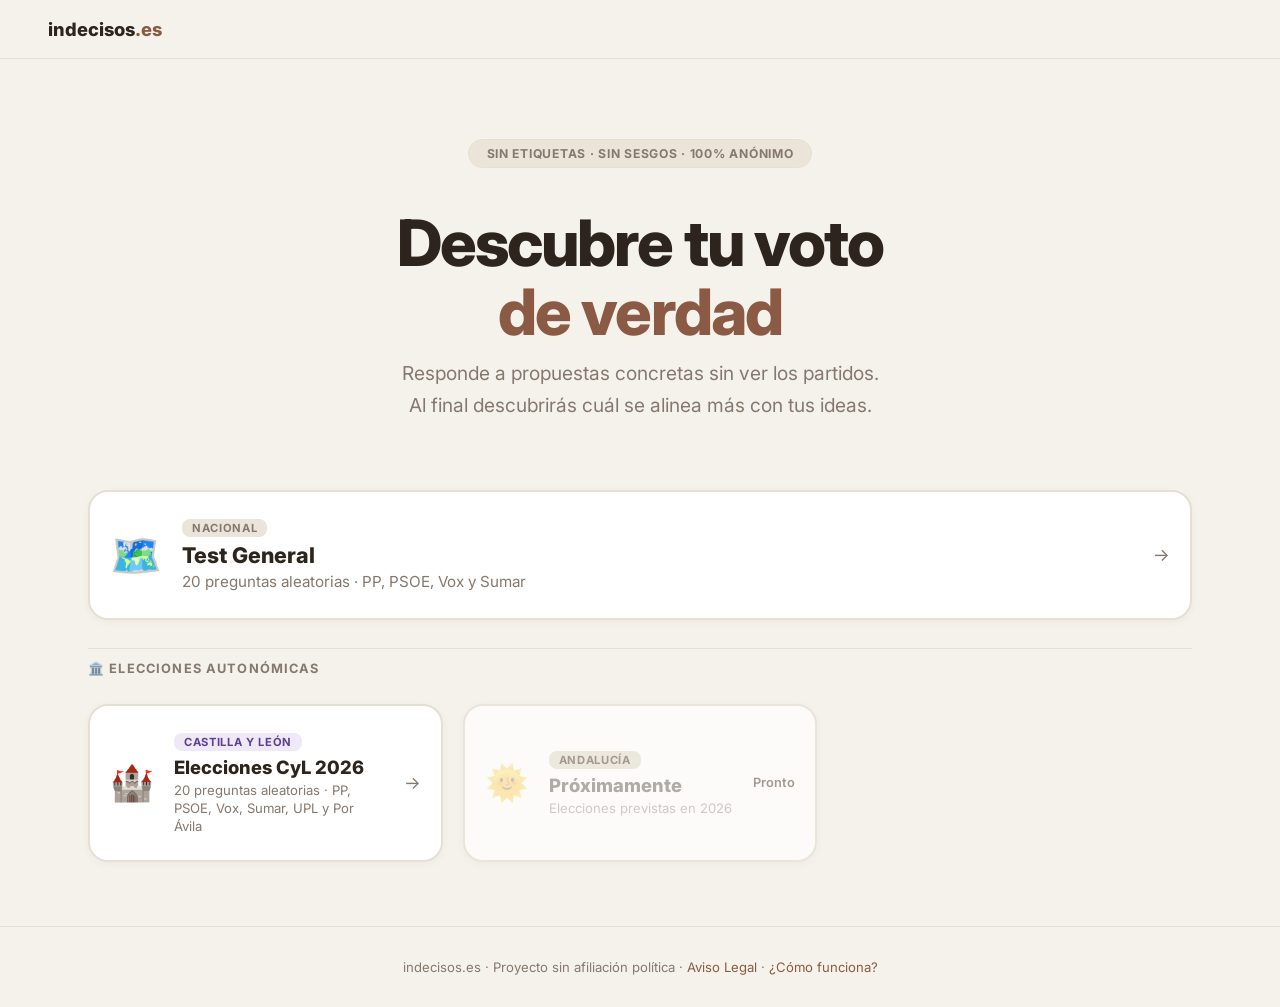
==== commit 80a9bd3e: "Add files via upload" ====
--- a/index.html
+++ b/index.html
@@ -12,6 +12,24 @@
   <link rel="apple-touch-icon" sizes="180x180" href="/apple-touch-icon.png">
   <link rel="manifest" href="/site.webmanifest">
   <link rel="stylesheet" href="styles.css">
+  <!-- SEO -->
+  <meta name="description" content="Descubre qué partido político se alinea más con tus ideas. Responde a propuestas reales sin ver los partidos. 100% anónimo y gratuito.">
+  <meta name="robots" content="index, follow">
+  <link rel="canonical" href="https://indecisos.es/">
+  <!-- Open Graph -->
+  <meta property="og:type" content="website">
+  <meta property="og:url" content="https://indecisos.es/">
+  <meta property="og:title" content="indecisos.es — Descubre tu voto de verdad">
+  <meta property="og:description" content="Responde a propuestas concretas sin ver los partidos. Al final descubrirás cuál se alinea más con tus ideas. 100% anónimo.">
+  <meta property="og:image" content="https://indecisos.es/og-image.png">
+  <meta property="og:locale" content="es_ES">
+  <!-- Twitter Card -->
+  <meta name="twitter:card" content="summary_large_image">
+  <meta name="twitter:title" content="indecisos.es — Descubre tu voto de verdad">
+  <meta name="twitter:description" content="Responde a propuestas concretas sin ver los partidos. 100% anónimo y gratuito.">
+  <meta name="twitter:image" content="https://indecisos.es/og-image.png">
+  <!-- Analytics: sustituir TU-DOMINIO por indecisos.es una vez configurado en plausible.io -->
+  <script defer data-domain="indecisos.es" src="https://plausible.io/js/script.js"></script>
 </head>
 <body>
 
@@ -42,13 +60,11 @@
   </div>
 
 <a href="cyl/index.html" class="landing-card landing-card--cyl">
-    <div class="lc-urgente-badge">🔴 EN CAMPAÑA</div>
     <div class="lc-icon">🏰</div>
     <div class="lc-body">
       <span class="lc-tag lc-tag--cyl">Castilla y León</span>
       <h2 class="lc-title">Elecciones CyL 2026</h2>
       <p class="lc-desc">20 preguntas aleatorias · PP, PSOE, Vox, Sumar, UPL y Por Ávila</p>
-      <p class="lc-date" id="cyl-countdown">📅 15 de marzo de 2026</p>
     </div>
     <span class="lc-arrow">→</span>
   </a>
@@ -66,20 +82,9 @@
 </main>
 
 <footer class="site-footer">
-  <p>indecisos.es · Proyecto sin afiliación política · <a href="aviso-legal.html">Aviso Legal</a></p>
+  <p>indecisos.es · Proyecto sin afiliación política · <a href="aviso-legal.html">Aviso Legal</a> · <a href="como-funciona.html">¿Cómo funciona?</a></p>
 </footer>
 
-<script>
-  const target = new Date('2026-03-15T08:00:00');
-  const el = document.getElementById('cyl-countdown');
-  function tick() {
-    const diff = target - new Date();
-    if (diff <= 0) { el.textContent = '📅 ¡Hoy es el día!'; return; }
-    const d = Math.floor(diff / 86400000);
-    const h = Math.floor((diff % 86400000) / 3600000);
-    el.textContent = d > 0 ? `⏳ Faltan ${d} días y ${h}h` : `⏳ Faltan ${h} horas`;
-  }
-  tick(); setInterval(tick, 60000);
-</script>
+<script>if("serviceWorker" in navigator){navigator.serviceWorker.register("/sw.js").catch(()=>{})}</script>
 </body>
 </html>
--- a/styles.css
+++ b/styles.css
@@ -309,6 +309,88 @@
 }
 .btn-restart:hover { background: #EBE5D9; }
 
+/* ── DESGLOSE POR TEMAS ── */
+.topic-breakdown {
+  background: var(--card);
+  border: 1px solid var(--border);
+  border-radius: var(--radius-lg);
+  padding: var(--space-md);
+  margin-top: var(--space-sm);
+}
+.tb-title {
+  font-size: 0.78rem;
+  font-weight: 700;
+  text-transform: uppercase;
+  letter-spacing: 0.07em;
+  color: var(--muted);
+  margin-bottom: var(--space-sm);
+}
+.tb-grid {
+  display: grid;
+  grid-template-columns: 1fr 1fr;
+  gap: 8px;
+}
+.tb-item {
+  display: flex;
+  flex-direction: column;
+  gap: 4px;
+  background: #FAF8F4;
+  border-radius: var(--radius-sm);
+  padding: 10px 12px;
+}
+.tb-topic {
+  display: inline-block;
+  border-radius: 4px;
+  border: 1px solid;
+  padding: 2px 8px;
+  font-size: 0.68rem;
+  font-weight: 700;
+  text-transform: uppercase;
+  letter-spacing: 0.05em;
+  align-self: flex-start;
+}
+.tb-party {
+  font-size: 0.88rem;
+  color: var(--muted);
+}
+.tb-party strong { font-weight: 800; }
+.tb-note {
+  font-size: 0.73rem;
+  color: var(--muted);
+  text-align: center;
+  margin-top: var(--space-xs);
+}
+
+/* ── ACCESIBILIDAD: foco visible en botones de voto ── */
+.vote-btn:focus-visible {
+  outline: 3px solid var(--accent);
+  outline-offset: 2px;
+}
+.btn-next:focus-visible,
+.btn-prev:focus-visible,
+.btn-start:focus-visible {
+  outline: 3px solid var(--accent);
+  outline-offset: 2px;
+}
+
+/* ── HINT TECLADO ── */
+.keyboard-hint {
+  text-align: center;
+  font-size: 0.72rem;
+  color: var(--muted);
+  margin-top: 10px;
+  opacity: 0.7;
+}
+.keyboard-hint kbd {
+  display: inline-block;
+  background: #EBE5D9;
+  border: 1px solid #D4C9B8;
+  border-radius: 4px;
+  padding: 1px 5px;
+  font-size: 0.68rem;
+  font-family: inherit;
+}
+
 /* Descargar */
 .download-actions { display: flex; gap: var(--space-sm); margin-top: var(--space-md); flex-wrap: wrap; }
 .btn-download {
@@ -436,18 +518,18 @@
   .site-nav { padding: 14px 16px; }
 
   /* LANDING HERO */
-  .landing-hero { padding: 36px 16px 20px; max-width: 100%; }
-  .landing-hero h1 { font-size: clamp(2.2rem, 10vw, 3rem); margin: 10px 0 12px; }
+  .landing-hero { padding: 40px 20px 28px; max-width: 100%; }
+  .landing-hero h1 { font-size: clamp(2.2rem, 10vw, 3rem); margin: 12px 0 14px; }
   .landing-hero p  { font-size: 0.98rem; max-width: 100%; }
 
   /* WRAP — margen lateral base */
   .wrap { padding: 0 16px 48px; }
 
-  /* LANDING GRID */
+  /* LANDING GRID — padding lateral explícito para que las cards no toquen el borde */
   .landing-grid {
     grid-template-columns: 1fr;
-    gap: 10px;
-    padding: 0 0 48px;   /* el padding lateral viene del .wrap */
+    gap: 12px;
+    padding: 0 16px 48px;
   }
   .landing-card--nacional,
   .landing-card--cyl,
@@ -457,16 +539,15 @@
   .landing-card {
     flex-direction: row;
     align-items: center;
-    padding: 14px 16px;   /* 16px horizontal = respira bien */
+    padding: 18px 16px;
     min-height: auto;
-    border-radius: 14px;
+    border-radius: 16px;
     gap: 14px;
   }
   .lc-icon  { font-size: 1.8rem; flex-shrink: 0; }
   .lc-title { font-size: 0.97rem; }
-  .lc-desc  { font-size: 0.78rem; }
-  .lc-tag   { font-size: 0.66rem; margin-bottom: 3px; }
-  .lc-urgente-badge { font-size: 0.58rem; padding: 2px 6px; top: 8px; right: 8px; }
+  .lc-desc  { font-size: 0.78rem; line-height: 1.45; }
+  .lc-tag   { font-size: 0.66rem; margin-bottom: 4px; }
 
   /* HERO DEL TEST */
   .hero { padding: 28px 16px 24px; }
